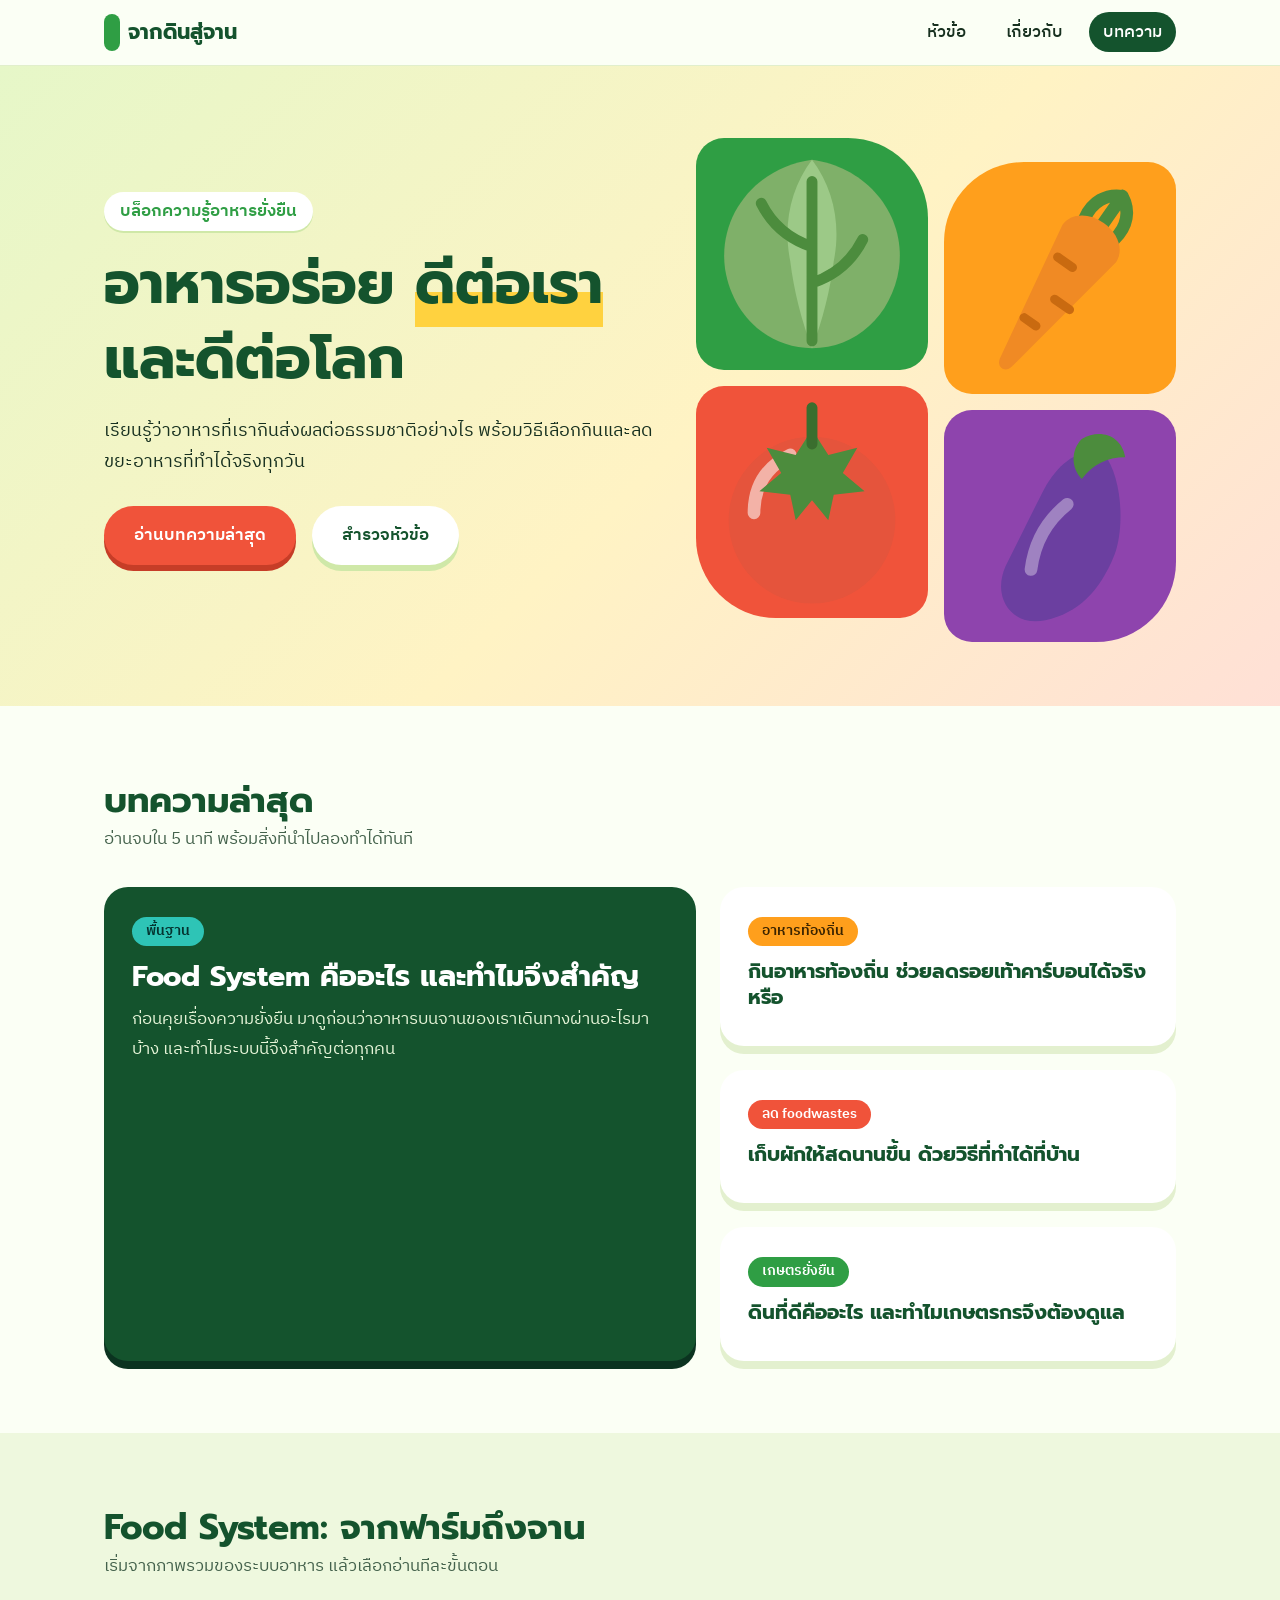
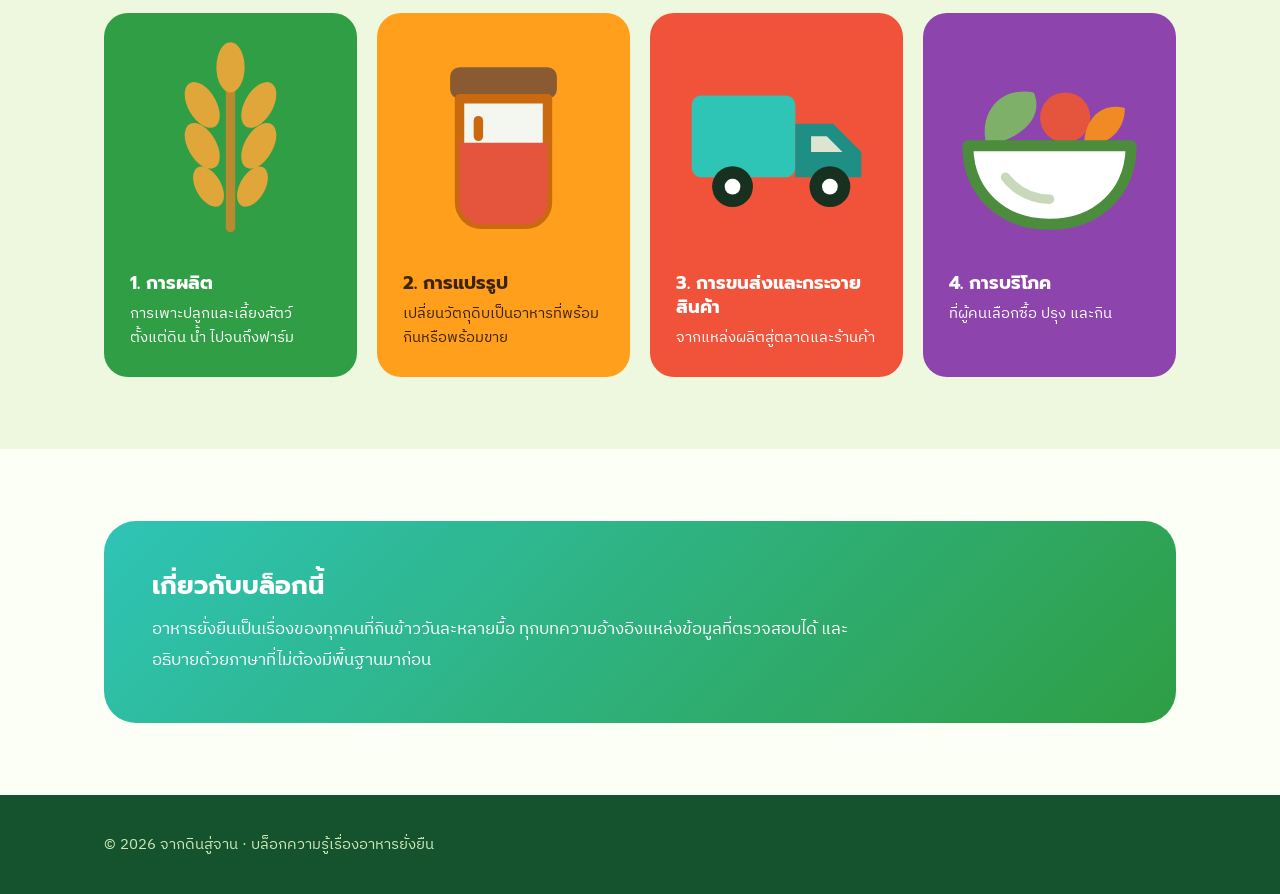
==== index.html @ e5832be6 "Update index.html" ====
<!DOCTYPE html>
<html lang="th">
<head>
<meta charset="utf-8">
<meta name="viewport" content="width=device-width, initial-scale=1">
<title>จากดินสู่จาน | บล็อกความรู้เรื่องอาหารยั่งยืน</title>
<meta name="description" content="บล็อกให้ความรู้เรื่องอาหารยั่งยืน ตั้งแต่การปลูก การกิน ไปจนถึงการลดขยะอาหาร">
<link rel="preconnect" href="https://fonts.googleapis.com">
<link rel="preconnect" href="https://fonts.gstatic.com" crossorigin>
<link href="https://fonts.googleapis.com/css2?family=IBM+Plex+Sans+Thai:wght@400;500;600&family=Prompt:wght@600;700&display=swap" rel="stylesheet">
<link rel="stylesheet" href="styles.css">
<link rel="stylesheet" href="illustrations.css">
</head>
<body>
<header class="site"><div class="in">
<a class="brand" href="index.html"><span><svg viewBox="0 0 32 32" role="img" aria-hidden="true"><path d="M16 28V15" stroke="#4C8C3D" stroke-width="3" stroke-linecap="round"/><path d="M16 17C16 10 11 6 4 6c0 7 4 11 12 11z" fill="#7FB069"/><path d="M16 14c0-6 4-9 11-9 0 6-4 9-11 9z" fill="#4C8C3D"/></svg></span>จากดินสู่จาน</a>
<nav aria-label="เมนูหลัก">
<a href="#topics">หัวข้อ</a>
<a href="#about">เกี่ยวกับ</a>
<a class="cta" href="#articles">บทความ</a>
</nav>
</div></header>
<main>
<div class="hero">
<div class="wrap">
<div>
<span class="pill">บล็อกความรู้อาหารยั่งยืน</span>
<h1>อาหารอร่อย <em>ดีต่อเรา</em> และดีต่อโลก</h1>
<p>เรียนรู้ว่าอาหารที่เรากินส่งผลต่อธรรมชาติอย่างไร พร้อมวิธีเลือกกินและลดขยะอาหารที่ทำได้จริงทุกวัน</p>
<a class="btn" href="#articles">อ่านบทความล่าสุด</a>
<a class="btn alt" href="#topics">สำรวจหัวข้อ</a>
</div>
<div class="tiles" aria-hidden="true">
<div class="tile"><svg viewBox="0 0 64 64" role="img" aria-hidden="true"><path d="M32 6C17 8 6 21 8 36c2 13 12 22 24 22s22-9 24-22C58 21 47 8 32 6z" fill="#7FB069"/><path d="M32 6C26 14 24 24 26 34c1 8 3 16 6 24 3-8 5-16 6-24 2-10 0-20-6-28z" fill="#9CC987"/><path d="M32 12v44M32 30c-6-2-11-6-14-12M32 40c6-2 11-6 14-12" stroke="#4C8C3D" stroke-width="3" fill="none" stroke-linecap="round"/></svg></div><div class="tile"><svg viewBox="0 0 64 64" role="img" aria-hidden="true"><g transform="rotate(35 32 34)"><path d="M32 4c-4 2-6 6-5 11M32 4c4 2 6 6 5 11M32 4v11" stroke="#4C8C3D" stroke-width="3.5" stroke-linecap="round" fill="none"/><path d="M23 20c0-4 4-7 9-7s9 3 9 7l-7 40c-.5 2.6-3.5 2.6-4 0z" fill="#F08A24"/><path d="M27 28h5M33 38h5M29 47h4" stroke="#C96A10" stroke-width="2.5" stroke-linecap="round"/></g></svg></div>
<div class="tile"><svg viewBox="0 0 64 64" role="img" aria-hidden="true"><circle cx="32" cy="37" r="23" fill="#E5543C"/><path d="M16 35c0-8 4-13 10-16" stroke="#fff" stroke-opacity=".55" stroke-width="3.5" fill="none" stroke-linecap="round"/><path d="M32 12l4.5 7 8-2-4 7 6 5-8.5 1-1.5 7-4.5-5.5-4.5 5.5-1.5-7-8.5-1 6-5-4-7 8 2z" fill="#4C8C3D"/><path d="M32 6v10" stroke="#3A6E2E" stroke-width="3" stroke-linecap="round"/></svg></div><div class="tile"><svg viewBox="0 0 64 64" role="img" aria-hidden="true"><path d="M44 12c-7-2-13 3-17 11L17 43c-4 9 2 17 11 15 9-2 15-8 19-18 3-8 2-22-3-28z" fill="#6B3FA0"/><path d="M24 44c1-8 5-14 10-18" stroke="#fff" stroke-opacity=".35" stroke-width="3.5" fill="none" stroke-linecap="round"/><path d="M38 8c5-3 11-1 12 5-5 0-9 2-12 6-3-3-3-8 0-11z" fill="#4C8C3D"/></svg></div>
</div>
</div>
</div>
<section id="articles">
<div class="wrap">
<div class="head"><h2>บทความล่าสุด</h2><p>อ่านจบใน 5 นาที พร้อมสิ่งที่นำไปลองทำได้ทันที</p></div>
<div class="posts">
<a class="card feature" href="food-systems.html">
<span class="tag t-sky">พื้นฐาน</span>
<h3>Food System คืออะไร และทำไมจึงสำคัญ</h3>
<p>ก่อนคุยเรื่องความยั่งยืน มาดูก่อนว่าอาหารบนจานของเราเดินทางผ่านอะไรมาบ้าง และทำไมระบบนี้จึงสำคัญต่อทุกคน</p>
</a>
<div class="stack">
<a class="card" href="article-1.html"><span class="tag t-carrot">อาหารท้องถิ่น</span><h3>กินอาหารท้องถิ่น ช่วยลดรอยเท้าคาร์บอนได้จริงหรือ</h3></a>
<a class="card" href="#"><span class="tag t-tomato">ลด foodwastes </span><h3>เก็บผักให้สดนานขึ้น ด้วยวิธีที่ทำได้ที่บ้าน</h3></a>
<a class="card" href="#"><span class="tag t-green">เกษตรยั่งยืน</span><h3>ดินที่ดีคืออะไร และทำไมเกษตรกรจึงต้องดูแล</h3></a>
</div>
</div>
</div>
</section>
<section class="topics" id="topics">
<div class="wrap">
<div class="head"><h2>Food System: จากฟาร์มถึงจาน</h2><p>เริ่มจากภาพรวมของระบบอาหาร แล้วเลือกอ่านทีละขั้นตอน</p></div>
<div class="grid4">
<a class="topic a" href="sustainable-agriculture.html"><span class="ic"><svg viewBox="0 0 64 64" role="img" aria-hidden="true"><path d="M32 60V16" stroke="#B98A2E" stroke-width="3" stroke-linecap="round"/><g fill="#E0A63A"><ellipse cx="32" cy="9" rx="4.5" ry="8"/><ellipse cx="23" cy="21" rx="4.5" ry="8" transform="rotate(-30 23 21)"/><ellipse cx="41" cy="21" rx="4.5" ry="8" transform="rotate(30 41 21)"/><ellipse cx="23" cy="34" rx="4.5" ry="8" transform="rotate(-30 23 34)"/><ellipse cx="41" cy="34" rx="4.5" ry="8" transform="rotate(30 41 34)"/><ellipse cx="25" cy="47" rx="4" ry="7" transform="rotate(-30 25 47)"/><ellipse cx="39" cy="47" rx="4" ry="7" transform="rotate(30 39 47)"/></g></svg></span><h3>1. การผลิต</h3><p>การเพาะปลูกและเลี้ยงสัตว์ ตั้งแต่ดิน น้ำ ไปจนถึงฟาร์ม</p></a>
<a class="topic b" href="sustainable-food-processing-short-th.html"><span class="ic"><svg viewBox="0 0 64 64" role="img" aria-hidden="true"><rect x="15" y="9" width="34" height="10" rx="3" fill="#8A5A33"/><path d="M18 19h28v33a7 7 0 0 1-7 7H25a7 7 0 0 1-7-7z" fill="#F4F7EF" stroke="#C96A10" stroke-width="3" stroke-linejoin="round"/><path d="M18 33h28v19a7 7 0 0 1-7 7H25a7 7 0 0 1-7-7z" fill="#E5543C"/><path d="M24 26v5" stroke="#C96A10" stroke-width="3" stroke-linecap="round"/></svg></span><h3>2. การแปรรูป</h3><p>เปลี่ยนวัตถุดิบเป็นอาหารที่พร้อมกินหรือพร้อมขาย</p></a>
<div class="topic c"><span class="ic"><svg viewBox="0 0 64 64" role="img" aria-hidden="true"><rect x="5" y="18" width="33" height="26" rx="3" fill="#2ec4b6"/><path d="M38 27h12l9 9v8H38z" fill="#1F8F86"/><path d="M43 31h5l5 5H43z" fill="#DCE5D2"/><circle cx="18" cy="47" r="6.5" fill="#17301f"/><circle cx="49" cy="47" r="6.5" fill="#17301f"/><circle cx="18" cy="47" r="2.5" fill="#fff"/><circle cx="49" cy="47" r="2.5" fill="#fff"/></svg></span><h3>3. การขนส่งและกระจายสินค้า</h3><p>จากแหล่งผลิตสู่ตลาดและร้านค้า</p></div>
<div class="topic d"><span class="ic"><svg viewBox="0 0 64 64" role="img" aria-hidden="true"><path d="M12 34c-3-11 5-19 15-17 3 7-2 14-15 17z" fill="#7FB069"/><circle cx="37" cy="25" r="8" fill="#E5543C"/><path d="M43 34c0-9 6-14 13-12 0 7-5 12-13 12z" fill="#F08A24"/><path d="M6 34h52c0 15-11 25-26 25S6 49 6 34z" fill="#fff" stroke="#4C8C3D" stroke-width="3.5" stroke-linejoin="round"/><path d="M18 44c4 5 9 7 14 7" stroke="#C9D8BA" stroke-width="3" fill="none" stroke-linecap="round"/></svg></span><h3>4. การบริโภค</h3><p>ที่ผู้คนเลือกซื้อ ปรุง และกิน</p></div>
</div>
</div>
</section>
<section class="about" id="about">
<div class="wrap"><div class="box">
<h2>เกี่ยวกับบล็อกนี้</h2>
<p>อาหารยั่งยืนเป็นเรื่องของทุกคนที่กินข้าววันละหลายมื้อ ทุกบทความอ้างอิงแหล่งข้อมูลที่ตรวจสอบได้ และอธิบายด้วยภาษาที่ไม่ต้องมีพื้นฐานมาก่อน</p>
</div></div>
</section>
</main>
<footer><div class="wrap">© 2026 จากดินสู่จาน · บล็อกความรู้เรื่องอาหารยั่งยืน</div></footer>
</body>
</html>
---- styles.css ----
:root{--green:#2f9e44;--deep:#14532d;--lime:#b7e35a;--tomato:#f0533a;--carrot:#ff9f1c;--sun:#ffd23f;--berry:#8e44ad;--sky:#2ec4b6;--ink:#17301f;--bg:#fbfff5;--soft:#eef8de}
*{box-sizing:border-box;margin:0}
html{scroll-behavior:smooth}
body{font-family:"IBM Plex Sans Thai",sans-serif;background:var(--bg);color:var(--ink);line-height:1.8;font-size:17px}
h1,h2,h3{font-family:"Prompt",sans-serif;font-weight:700;line-height:1.3;color:var(--deep)}
a{color:inherit}
:focus-visible{outline:3px solid var(--berry);outline-offset:3px}
.wrap{max-width:1120px;margin:0 auto;padding:0 24px}
header.site{position:sticky;top:0;z-index:10;background:rgba(251,255,245,.85);backdrop-filter:blur(10px);border-bottom:1px solid #e1efcc}
header.site .in{display:flex;justify-content:space-between;align-items:center;max-width:1120px;margin:0 auto;padding:14px 24px;gap:12px;flex-wrap:wrap}
.brand{font-family:"Prompt",sans-serif;font-weight:700;font-size:1.3rem;color:var(--deep);text-decoration:none}
.brand span{display:inline-block;background:var(--green);color:#fff;border-radius:10px;padding:0 8px;margin-right:8px}
nav a{margin-left:8px;text-decoration:none;font-weight:500;padding:6px 14px;border-radius:999px}
nav a:hover{background:var(--soft)}
nav a.cta{background:var(--deep);color:#fff}
.hero{background:linear-gradient(135deg,#e6f7c8 0%,#fff3c4 55%,#ffe0d6 100%);position:relative;overflow:hidden}
.hero .wrap{display:grid;grid-template-columns:1.15fr 1fr;gap:40px;align-items:center;padding-top:72px;padding-bottom:88px}
.pill{display:inline-block;background:#fff;border-radius:999px;padding:4px 16px;font-weight:600;color:var(--green);box-shadow:0 2px 0 #cfe8a8;margin-bottom:16px}
.hero h1{font-size:clamp(2.1rem,5vw,3.6rem)}
.hero h1 em{font-style:normal;background:linear-gradient(transparent 60%,var(--sun) 60%)}
.hero p{margin:18px 0 28px;font-size:1.1rem;max-width:32em}
.btn{display:inline-block;background:var(--tomato);color:#fff;padding:14px 30px;border-radius:999px;font-weight:600;text-decoration:none;box-shadow:0 6px 0 #c63d27;transition:transform .15s}
.btn:hover{transform:translateY(2px);box-shadow:0 4px 0 #c63d27}
.btn.alt{background:#fff;color:var(--deep);box-shadow:0 6px 0 #cfe8a8;margin-left:12px}
.tiles{display:grid;grid-template-columns:1fr 1fr;gap:16px}
.tile{border-radius:28px;aspect-ratio:1;display:grid;place-items:center;font-size:4.2rem}
.tile:nth-child(1){background:var(--green);border-radius:28px 80px 28px 28px}
.tile:nth-child(2){background:var(--carrot);border-radius:80px 28px 28px 28px;transform:translateY(24px)}
.tile:nth-child(3){background:var(--tomato);border-radius:28px 28px 28px 80px}
.tile:nth-child(4){background:var(--berry);border-radius:28px 28px 80px 28px;transform:translateY(24px)}
section{padding:72px 0}
.head{margin-bottom:32px}
.head h2{font-size:clamp(1.6rem,3vw,2.2rem)}
.head p{color:#44624c}
.posts{display:grid;grid-template-columns:1.3fr 1fr;gap:24px}
.card{background:#fff;border-radius:24px;padding:28px;box-shadow:0 8px 0 #e3f0cf;text-decoration:none;display:block;transition:transform .15s}
.card:hover{transform:translateY(-4px)}
.card h3{font-size:1.25rem;margin:12px 0 8px}
.card.feature{background:var(--deep);color:#e6f5d8;box-shadow:0 8px 0 #0b3320}
.card.feature h3{color:#fff;font-size:1.8rem}
.tag{display:inline-block;border-radius:999px;padding:2px 14px;font-size:.88rem;font-weight:600;color:#fff}
.t-green{background:var(--green)}.t-carrot{background:var(--carrot);color:#3b2400}.t-berry{background:var(--berry)}.t-tomato{background:var(--tomato)}.t-sky{background:var(--sky);color:#04332f}
.stack{display:grid;gap:24px}
.topics{background:var(--soft)}
.grid4{display:grid;grid-template-columns:repeat(4,1fr);gap:20px}
.topic{border-radius:24px;padding:26px;text-decoration:none;color:#fff}
.topic .ic{font-size:2.4rem;display:block;margin-bottom:8px}
.topic h3{color:inherit;font-size:1.15rem;margin-bottom:6px}
.topic p{font-size:.95rem;line-height:1.6}
.topic.a{background:var(--green)}.topic.b{background:var(--carrot);color:#3b2400}.topic.c{background:var(--tomato)}.topic.d{background:var(--berry)}
.about .box{background:linear-gradient(135deg,var(--sky),var(--green));border-radius:32px;padding:48px;color:#fff}
.about h2{color:#fff;margin-bottom:12px}
.about p{max-width:42em}
footer{background:var(--deep);color:#cfe8b8;padding:36px 0;font-size:.95rem}
article.read{max-width:720px;margin:0 auto;padding:48px 24px 80px}
article.read h1{font-size:clamp(1.8rem,4vw,2.6rem);margin:12px 0 24px}
article.read h2{font-size:1.4rem;margin:36px 0 8px;color:var(--green)}
article.read p{margin-bottom:16px}
article.read ul{margin:0 0 16px 1.4em}
@media(max-width:900px){.hero .wrap,.posts{grid-template-columns:1fr}.grid4{grid-template-columns:1fr 1fr}.tiles{max-width:360px}}
@media(max-width:520px){.grid4{grid-template-columns:1fr}.btn.alt{margin:14px 0 0}.about .box{padding:32px 24px}}
@media(prefers-reduced-motion:reduce){*{transition:none!important}html{scroll-behavior:auto}}
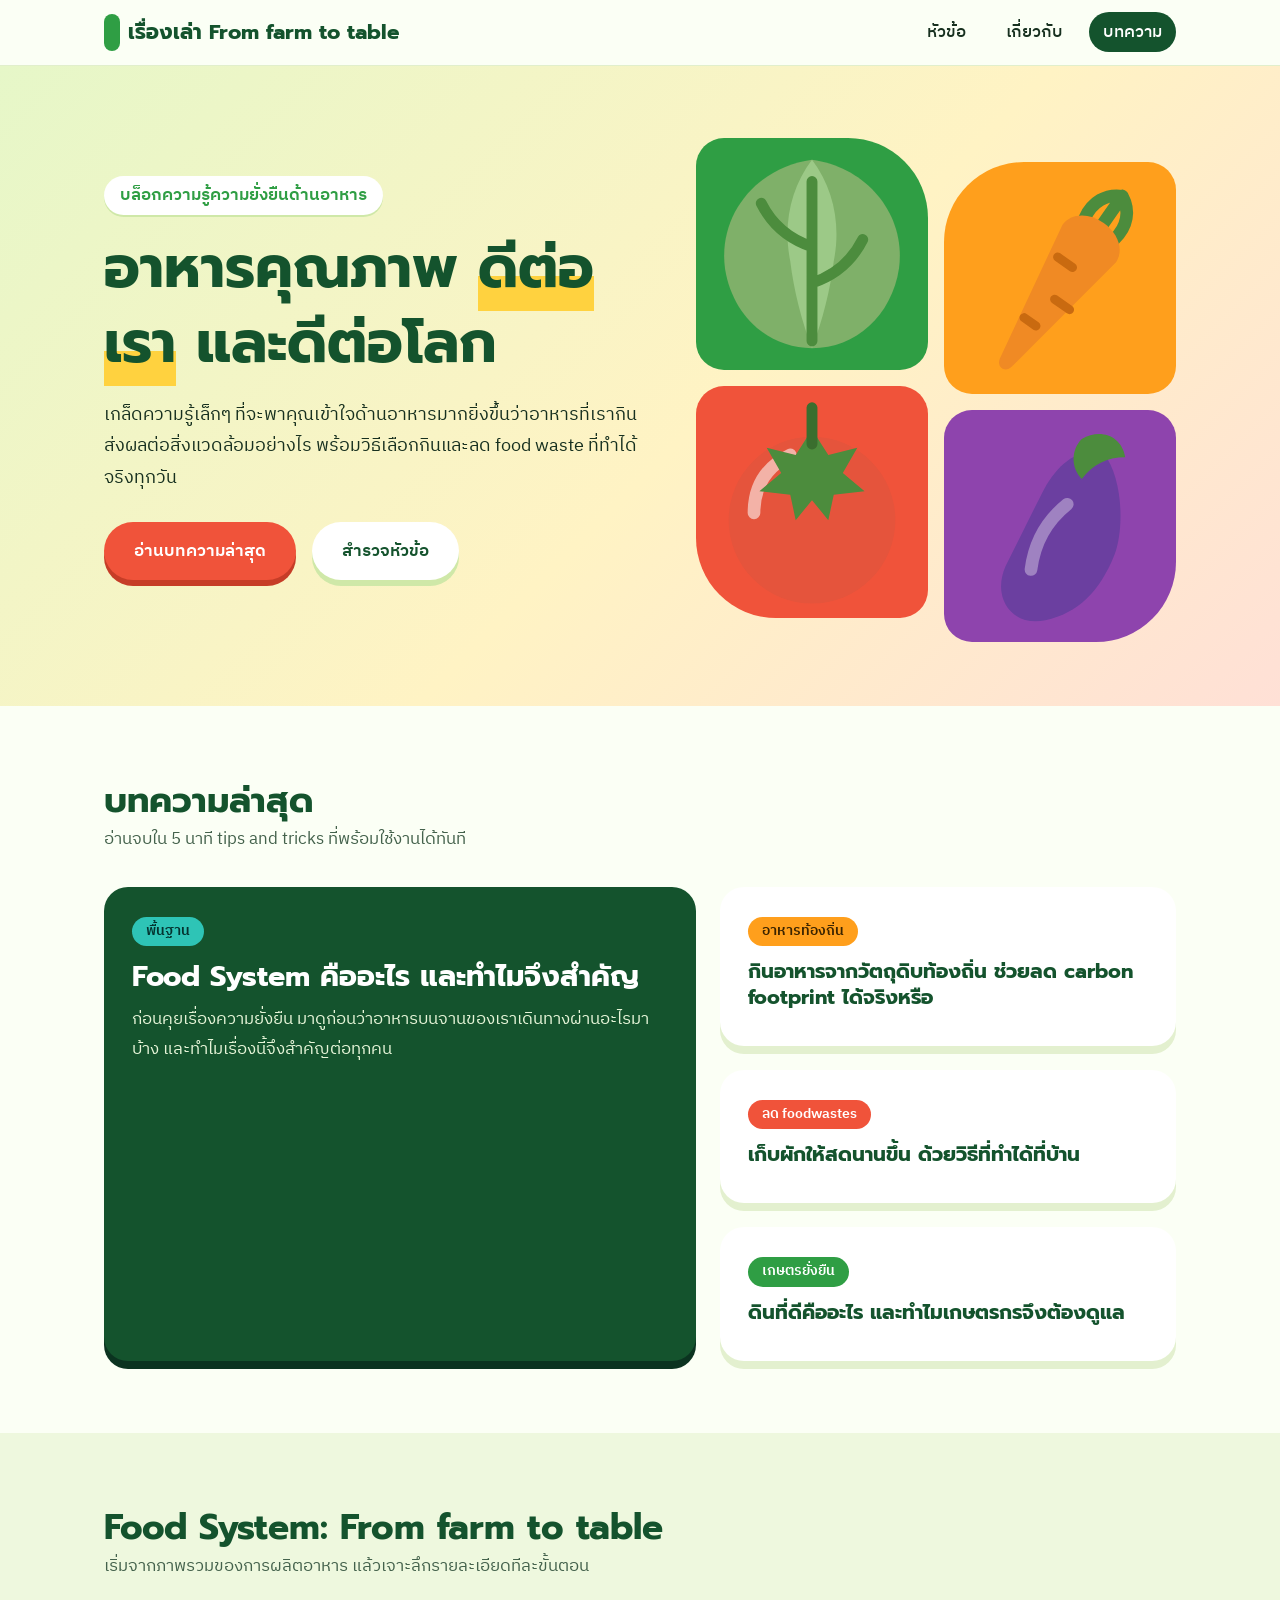
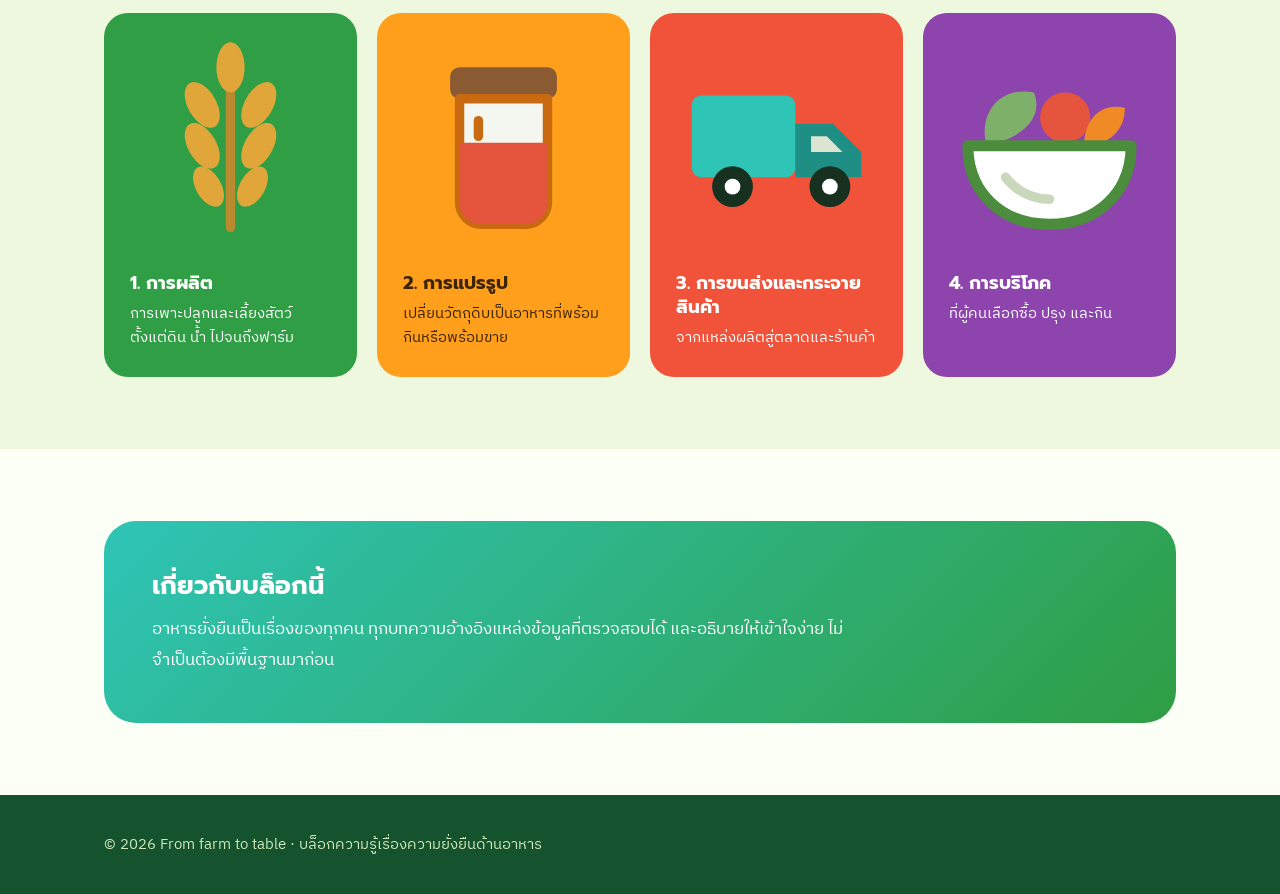
==== commit b37a6d54: "Update index.html" ====
--- a/index.html
+++ b/index.html
@@ -3,8 +3,8 @@
 <head>
 <meta charset="utf-8">
 <meta name="viewport" content="width=device-width, initial-scale=1">
-<title>จากดินสู่จาน | บล็อกความรู้เรื่องอาหารยั่งยืน</title>
-<meta name="description" content="บล็อกให้ความรู้เรื่องอาหารยั่งยืน ตั้งแต่การปลูก การกิน ไปจนถึงการลดขยะอาหาร">
+<title>เรื่องเล่า From farm to table | บล็อกความรู้เรื่องความยั่งยืนของอุตสาหกรรมอาหาร</title>
+<meta name="description" content="บล็อกให้ความรู้ด้านความยั่งยืนเกี่ยวกับอาหาร ตั้งแต่การปลูก การผลิต จนถึงการบริโภค">
 <link rel="preconnect" href="https://fonts.googleapis.com">
 <link rel="preconnect" href="https://fonts.gstatic.com" crossorigin>
 <link href="https://fonts.googleapis.com/css2?family=IBM+Plex+Sans+Thai:wght@400;500;600&family=Prompt:wght@600;700&display=swap" rel="stylesheet">
@@ -13,7 +13,7 @@
 </head>
 <body>
 <header class="site"><div class="in">
-<a class="brand" href="index.html"><span><svg viewBox="0 0 32 32" role="img" aria-hidden="true"><path d="M16 28V15" stroke="#4C8C3D" stroke-width="3" stroke-linecap="round"/><path d="M16 17C16 10 11 6 4 6c0 7 4 11 12 11z" fill="#7FB069"/><path d="M16 14c0-6 4-9 11-9 0 6-4 9-11 9z" fill="#4C8C3D"/></svg></span>จากดินสู่จาน</a>
+<a class="brand" href="index.html"><span><svg viewBox="0 0 32 32" role="img" aria-hidden="true"><path d="M16 28V15" stroke="#4C8C3D" stroke-width="3" stroke-linecap="round"/><path d="M16 17C16 10 11 6 4 6c0 7 4 11 12 11z" fill="#7FB069"/><path d="M16 14c0-6 4-9 11-9 0 6-4 9-11 9z" fill="#4C8C3D"/></svg></span>เรื่องเล่า From farm to table</a>
 <nav aria-label="เมนูหลัก">
 <a href="#topics">หัวข้อ</a>
 <a href="#about">เกี่ยวกับ</a>
@@ -24,9 +24,9 @@
 <div class="hero">
 <div class="wrap">
 <div>
-<span class="pill">บล็อกความรู้อาหารยั่งยืน</span>
-<h1>อาหารอร่อย <em>ดีต่อเรา</em> และดีต่อโลก</h1>
-<p>เรียนรู้ว่าอาหารที่เรากินส่งผลต่อธรรมชาติอย่างไร พร้อมวิธีเลือกกินและลดขยะอาหารที่ทำได้จริงทุกวัน</p>
+<span class="pill">บล็อกความรู้ความยั่งยืนด้านอาหาร</span>
+<h1>อาหารคุณภาพ <em>ดีต่อเรา</em> และดีต่อโลก</h1>
+<p>เกล็ดความรู้เล็กๆ ที่จะพาคุณเข้าใจด้านอาหารมากยิ่งขึ้นว่าอาหารที่เรากินส่งผลต่อสิ่งแวดล้อมอย่างไร พร้อมวิธีเลือกกินและลด food waste ที่ทำได้จริงทุกวัน</p>
 <a class="btn" href="#articles">อ่านบทความล่าสุด</a>
 <a class="btn alt" href="#topics">สำรวจหัวข้อ</a>
 </div>
@@ -38,15 +38,15 @@
 </div>
 <section id="articles">
 <div class="wrap">
-<div class="head"><h2>บทความล่าสุด</h2><p>อ่านจบใน 5 นาที พร้อมสิ่งที่นำไปลองทำได้ทันที</p></div>
+<div class="head"><h2>บทความล่าสุด</h2><p>อ่านจบใน 5 นาที tips and tricks ที่พร้อมใช้งานได้ทันที</p></div>
 <div class="posts">
 <a class="card feature" href="food-systems.html">
 <span class="tag t-sky">พื้นฐาน</span>
 <h3>Food System คืออะไร และทำไมจึงสำคัญ</h3>
-<p>ก่อนคุยเรื่องความยั่งยืน มาดูก่อนว่าอาหารบนจานของเราเดินทางผ่านอะไรมาบ้าง และทำไมระบบนี้จึงสำคัญต่อทุกคน</p>
+<p>ก่อนคุยเรื่องความยั่งยืน มาดูก่อนว่าอาหารบนจานของเราเดินทางผ่านอะไรมาบ้าง และทำไมเรื่องนี้จึงสำคัญต่อทุกคน</p>
 </a>
 <div class="stack">
-<a class="card" href="article-1.html"><span class="tag t-carrot">อาหารท้องถิ่น</span><h3>กินอาหารท้องถิ่น ช่วยลดรอยเท้าคาร์บอนได้จริงหรือ</h3></a>
+<a class="card" href="article-1.html"><span class="tag t-carrot">อาหารท้องถิ่น</span><h3>กินอาหารจากวัตถุดิบท้องถิ่น ช่วยลด carbon footprint ได้จริงหรือ</h3></a>
 <a class="card" href="#"><span class="tag t-tomato">ลด foodwastes </span><h3>เก็บผักให้สดนานขึ้น ด้วยวิธีที่ทำได้ที่บ้าน</h3></a>
 <a class="card" href="#"><span class="tag t-green">เกษตรยั่งยืน</span><h3>ดินที่ดีคืออะไร และทำไมเกษตรกรจึงต้องดูแล</h3></a>
 </div>
@@ -55,22 +55,22 @@
 </section>
 <section class="topics" id="topics">
 <div class="wrap">
-<div class="head"><h2>Food System: จากฟาร์มถึงจาน</h2><p>เริ่มจากภาพรวมของระบบอาหาร แล้วเลือกอ่านทีละขั้นตอน</p></div>
+<div class="head"><h2>Food System: From farm to table </h2><p>เริ่มจากภาพรวมของการผลิตอาหาร แล้วเจาะลึกรายละเอียดทีละขั้นตอน</p></div>
 <div class="grid4">
 <a class="topic a" href="sustainable-agriculture.html"><span class="ic"><svg viewBox="0 0 64 64" role="img" aria-hidden="true"><path d="M32 60V16" stroke="#B98A2E" stroke-width="3" stroke-linecap="round"/><g fill="#E0A63A"><ellipse cx="32" cy="9" rx="4.5" ry="8"/><ellipse cx="23" cy="21" rx="4.5" ry="8" transform="rotate(-30 23 21)"/><ellipse cx="41" cy="21" rx="4.5" ry="8" transform="rotate(30 41 21)"/><ellipse cx="23" cy="34" rx="4.5" ry="8" transform="rotate(-30 23 34)"/><ellipse cx="41" cy="34" rx="4.5" ry="8" transform="rotate(30 41 34)"/><ellipse cx="25" cy="47" rx="4" ry="7" transform="rotate(-30 25 47)"/><ellipse cx="39" cy="47" rx="4" ry="7" transform="rotate(30 39 47)"/></g></svg></span><h3>1. การผลิต</h3><p>การเพาะปลูกและเลี้ยงสัตว์ ตั้งแต่ดิน น้ำ ไปจนถึงฟาร์ม</p></a>
-<a class="topic b" href="sustainable-food-processing-short-th.html"><span class="ic"><svg viewBox="0 0 64 64" role="img" aria-hidden="true"><rect x="15" y="9" width="34" height="10" rx="3" fill="#8A5A33"/><path d="M18 19h28v33a7 7 0 0 1-7 7H25a7 7 0 0 1-7-7z" fill="#F4F7EF" stroke="#C96A10" stroke-width="3" stroke-linejoin="round"/><path d="M18 33h28v19a7 7 0 0 1-7 7H25a7 7 0 0 1-7-7z" fill="#E5543C"/><path d="M24 26v5" stroke="#C96A10" stroke-width="3" stroke-linecap="round"/></svg></span><h3>2. การแปรรูป</h3><p>เปลี่ยนวัตถุดิบเป็นอาหารที่พร้อมกินหรือพร้อมขาย</p></a>
-<div class="topic c"><span class="ic"><svg viewBox="0 0 64 64" role="img" aria-hidden="true"><rect x="5" y="18" width="33" height="26" rx="3" fill="#2ec4b6"/><path d="M38 27h12l9 9v8H38z" fill="#1F8F86"/><path d="M43 31h5l5 5H43z" fill="#DCE5D2"/><circle cx="18" cy="47" r="6.5" fill="#17301f"/><circle cx="49" cy="47" r="6.5" fill="#17301f"/><circle cx="18" cy="47" r="2.5" fill="#fff"/><circle cx="49" cy="47" r="2.5" fill="#fff"/></svg></span><h3>3. การขนส่งและกระจายสินค้า</h3><p>จากแหล่งผลิตสู่ตลาดและร้านค้า</p></div>
-<div class="topic d"><span class="ic"><svg viewBox="0 0 64 64" role="img" aria-hidden="true"><path d="M12 34c-3-11 5-19 15-17 3 7-2 14-15 17z" fill="#7FB069"/><circle cx="37" cy="25" r="8" fill="#E5543C"/><path d="M43 34c0-9 6-14 13-12 0 7-5 12-13 12z" fill="#F08A24"/><path d="M6 34h52c0 15-11 25-26 25S6 49 6 34z" fill="#fff" stroke="#4C8C3D" stroke-width="3.5" stroke-linejoin="round"/><path d="M18 44c4 5 9 7 14 7" stroke="#C9D8BA" stroke-width="3" fill="none" stroke-linecap="round"/></svg></span><h3>4. การบริโภค</h3><p>ที่ผู้คนเลือกซื้อ ปรุง และกิน</p></div>
+<a class="topic b" href="food-processing-article.html"><span class="ic"><svg viewBox="0 0 64 64" role="img" aria-hidden="true"><rect x="15" y="9" width="34" height="10" rx="3" fill="#8A5A33"/><path d="M18 19h28v33a7 7 0 0 1-7 7H25a7 7 0 0 1-7-7z" fill="#F4F7EF" stroke="#C96A10" stroke-width="3" stroke-linejoin="round"/><path d="M18 33h28v19a7 7 0 0 1-7 7H25a7 7 0 0 1-7-7z" fill="#E5543C"/><path d="M24 26v5" stroke="#C96A10" stroke-width="3" stroke-linecap="round"/></svg></span><h3>2. การแปรรูป</h3><p>เปลี่ยนวัตถุดิบเป็นอาหารที่พร้อมกินหรือพร้อมขาย</p></a>
+<a class="topic c" href="sustainable-logistics.html"><span class="ic"><svg viewBox="0 0 64 64" role="img" aria-hidden="true"><rect x="5" y="18" width="33" height="26" rx="3" fill="#2ec4b6"/><path d="M38 27h12l9 9v8H38z" fill="#1F8F86"/><path d="M43 31h5l5 5H43z" fill="#DCE5D2"/><circle cx="18" cy="47" r="6.5" fill="#17301f"/><circle cx="49" cy="47" r="6.5" fill="#17301f"/><circle cx="18" cy="47" r="2.5" fill="#fff"/><circle cx="49" cy="47" r="2.5" fill="#fff"/></svg></span><h3>3. การขนส่งและกระจายสินค้า</h3><p>จากแหล่งผลิตสู่ตลาดและร้านค้า</p></a>
+<a class="topic d" href="eating-sustainably.html"><span class="ic"><svg viewBox="0 0 64 64" role="img" aria-hidden="true"><path d="M12 34c-3-11 5-19 15-17 3 7-2 14-15 17z" fill="#7FB069"/><circle cx="37" cy="25" r="8" fill="#E5543C"/><path d="M43 34c0-9 6-14 13-12 0 7-5 12-13 12z" fill="#F08A24"/><path d="M6 34h52c0 15-11 25-26 25S6 49 6 34z" fill="#fff" stroke="#4C8C3D" stroke-width="3.5" stroke-linejoin="round"/><path d="M18 44c4 5 9 7 14 7" stroke="#C9D8BA" stroke-width="3" fill="none" stroke-linecap="round"/></svg></span><h3>4. การบริโภค</h3><p>ที่ผู้คนเลือกซื้อ ปรุง และกิน</p></a>
 </div>
 </div>
 </section>
 <section class="about" id="about">
 <div class="wrap"><div class="box">
 <h2>เกี่ยวกับบล็อกนี้</h2>
-<p>อาหารยั่งยืนเป็นเรื่องของทุกคนที่กินข้าววันละหลายมื้อ ทุกบทความอ้างอิงแหล่งข้อมูลที่ตรวจสอบได้ และอธิบายด้วยภาษาที่ไม่ต้องมีพื้นฐานมาก่อน</p>
+<p>อาหารยั่งยืนเป็นเรื่องของทุกคน ทุกบทความอ้างอิงแหล่งข้อมูลที่ตรวจสอบได้ และอธิบายให้เข้าใจง่าย ไม่จำเป็นต้องมีพื้นฐานมาก่อน</p>
 </div></div>
 </section>
 </main>
-<footer><div class="wrap">© 2026 จากดินสู่จาน · บล็อกความรู้เรื่องอาหารยั่งยืน</div></footer>
+<footer><div class="wrap">© 2026 From farm to table · บล็อกความรู้เรื่องความยั่งยืนด้านอาหาร</div></footer>
 </body>
 </html>
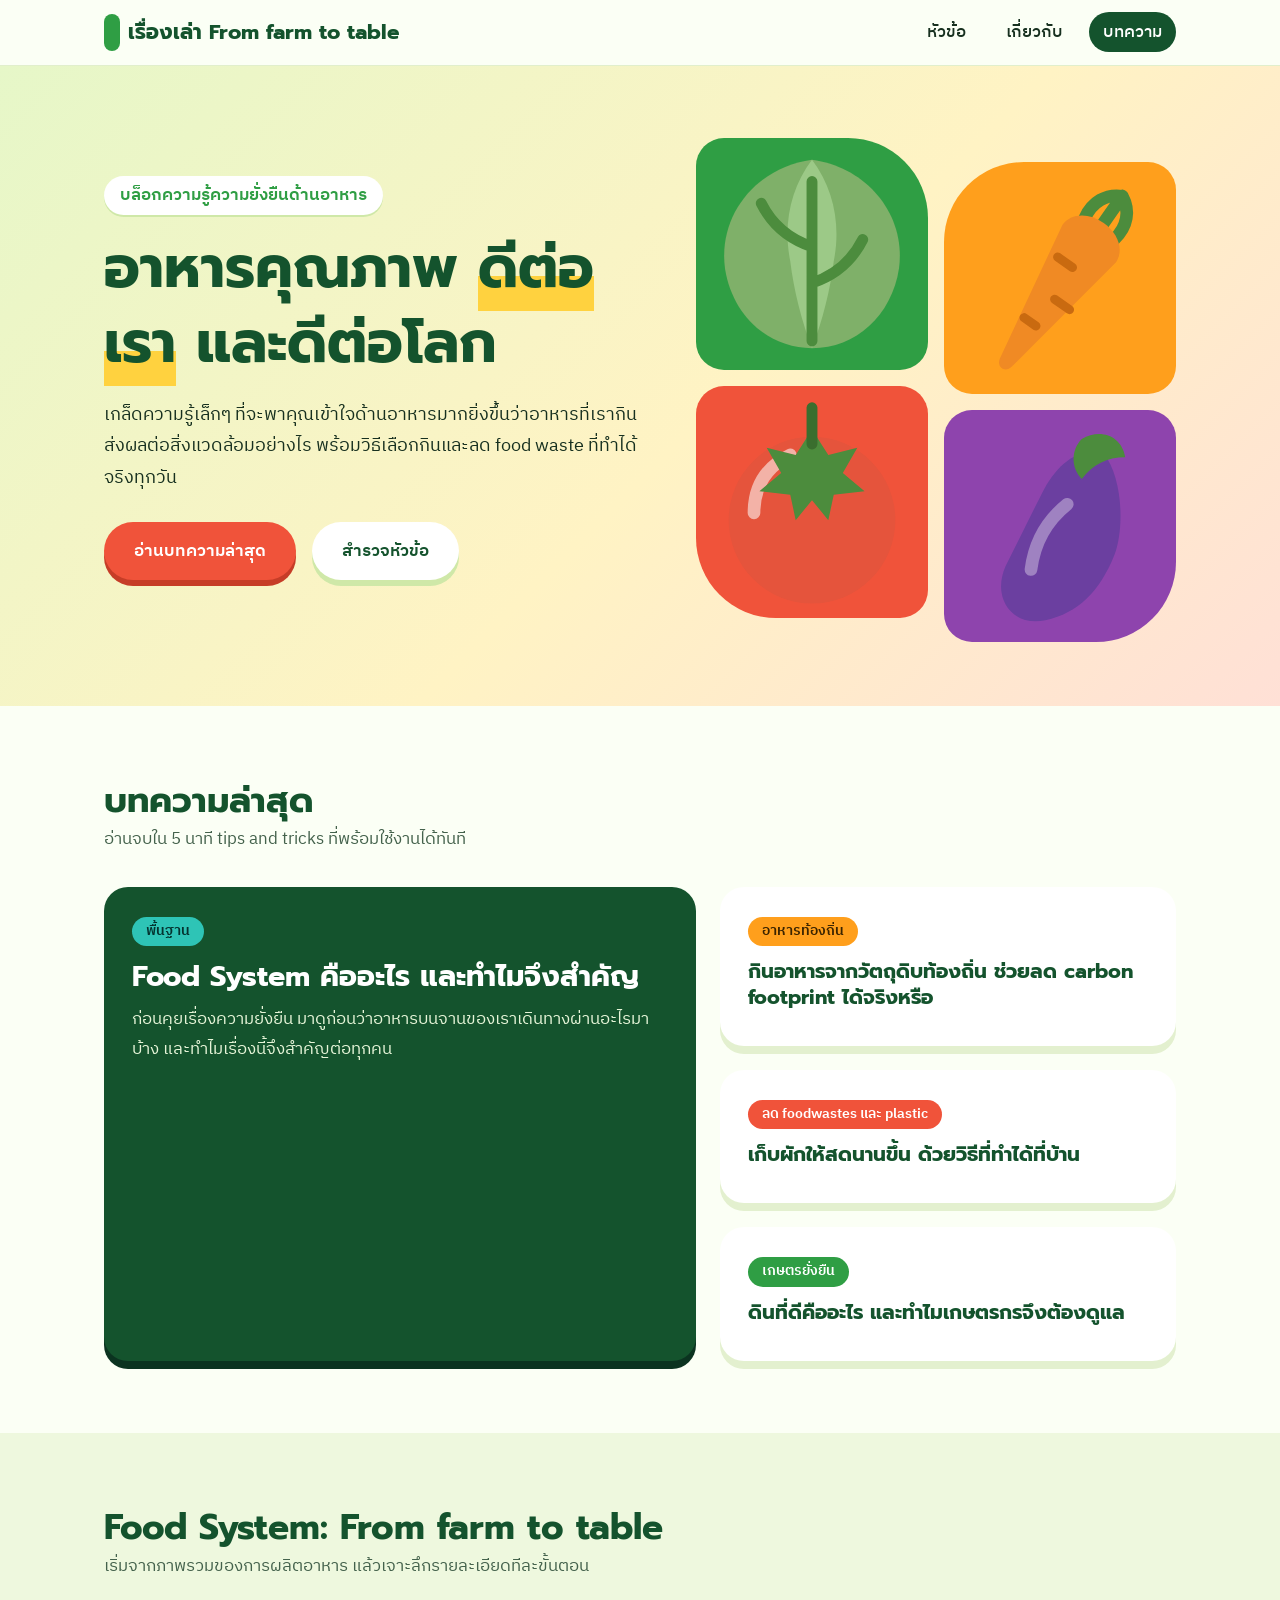
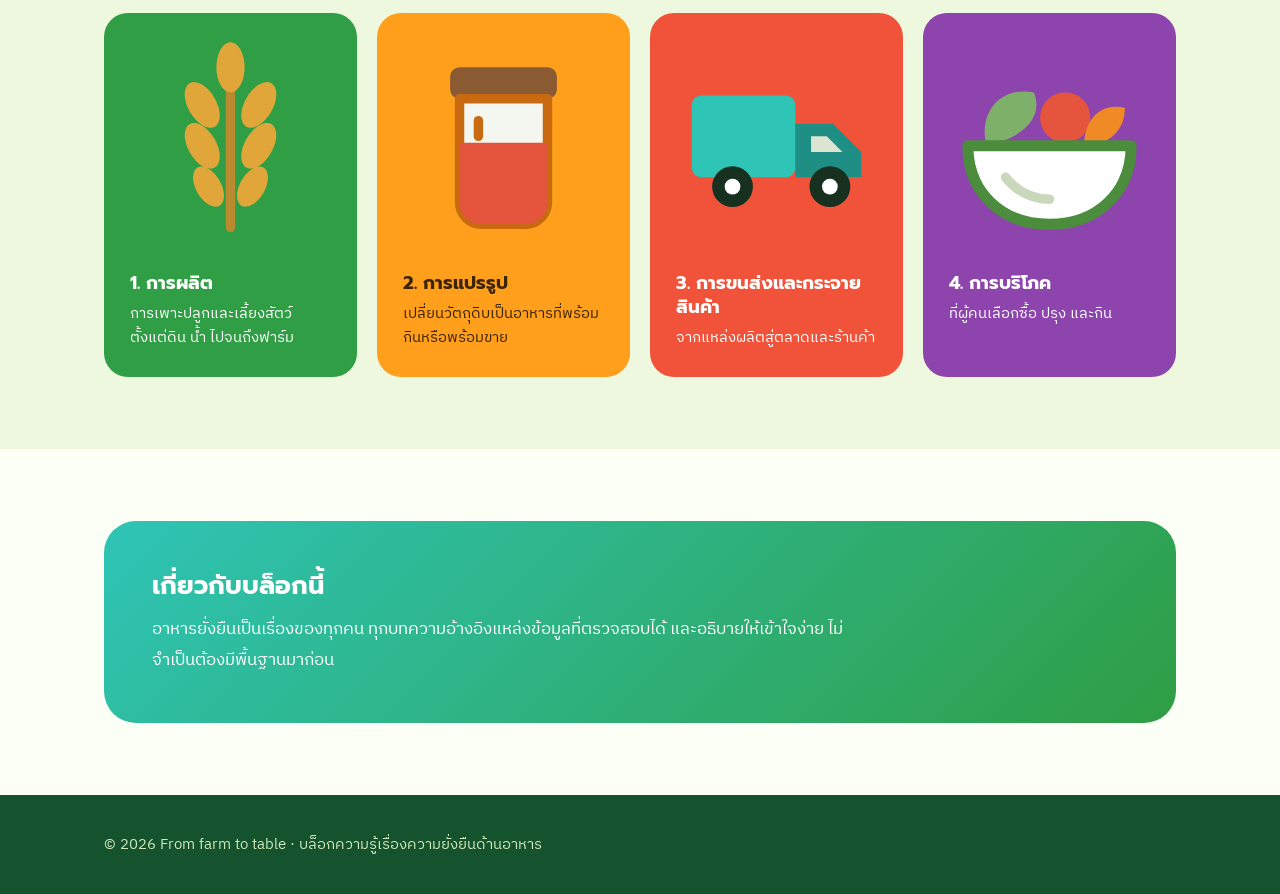
==== commit 82bbde57: "Update index.html" ====
--- a/index.html
+++ b/index.html
@@ -47,7 +47,7 @@
 </a>
 <div class="stack">
 <a class="card" href="article-1.html"><span class="tag t-carrot">อาหารท้องถิ่น</span><h3>กินอาหารจากวัตถุดิบท้องถิ่น ช่วยลด carbon footprint ได้จริงหรือ</h3></a>
-<a class="card" href="#"><span class="tag t-tomato">ลด foodwastes </span><h3>เก็บผักให้สดนานขึ้น ด้วยวิธีที่ทำได้ที่บ้าน</h3></a>
+<a class="card" href="plastic-and-food-waste.html"><span class="tag t-tomato">ลด foodwastes และ plastic </span><h3>เก็บผักให้สดนานขึ้น ด้วยวิธีที่ทำได้ที่บ้าน</h3></a>
 <a class="card" href="#"><span class="tag t-green">เกษตรยั่งยืน</span><h3>ดินที่ดีคืออะไร และทำไมเกษตรกรจึงต้องดูแล</h3></a>
 </div>
 </div>
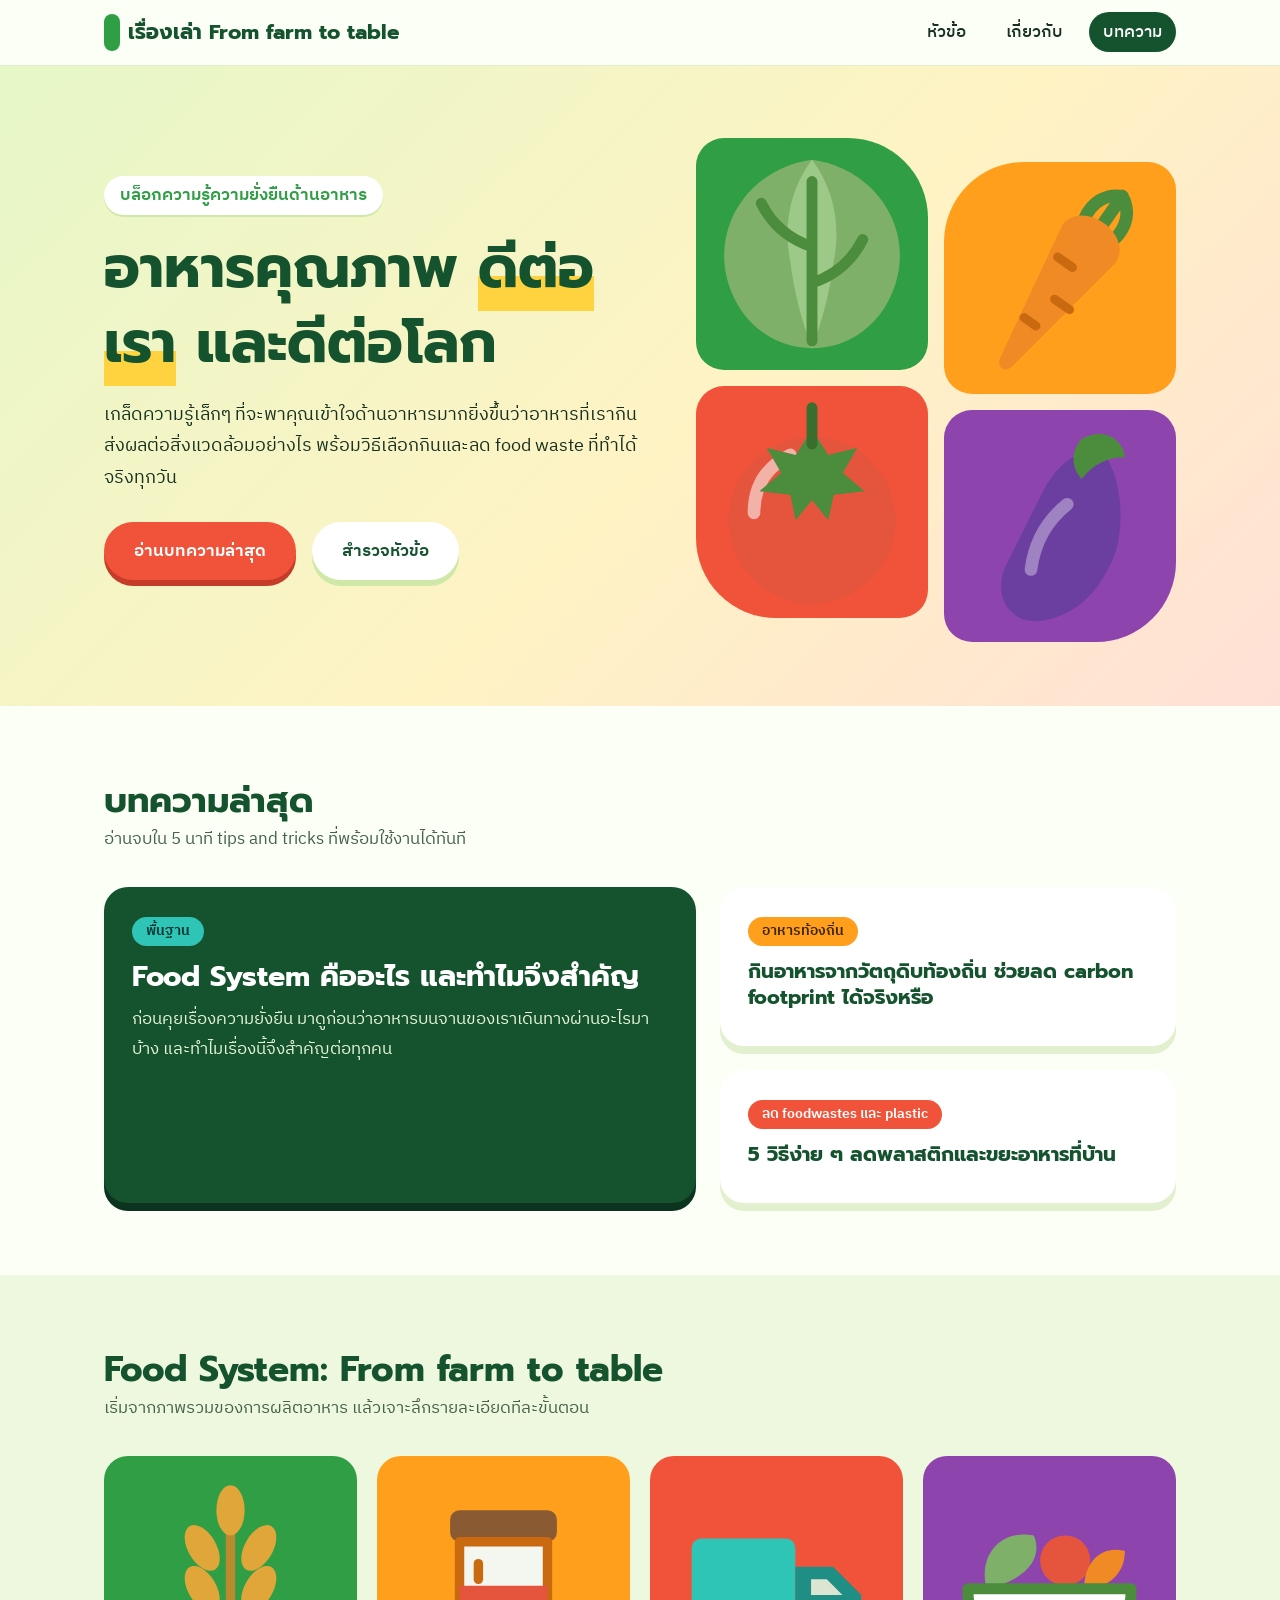
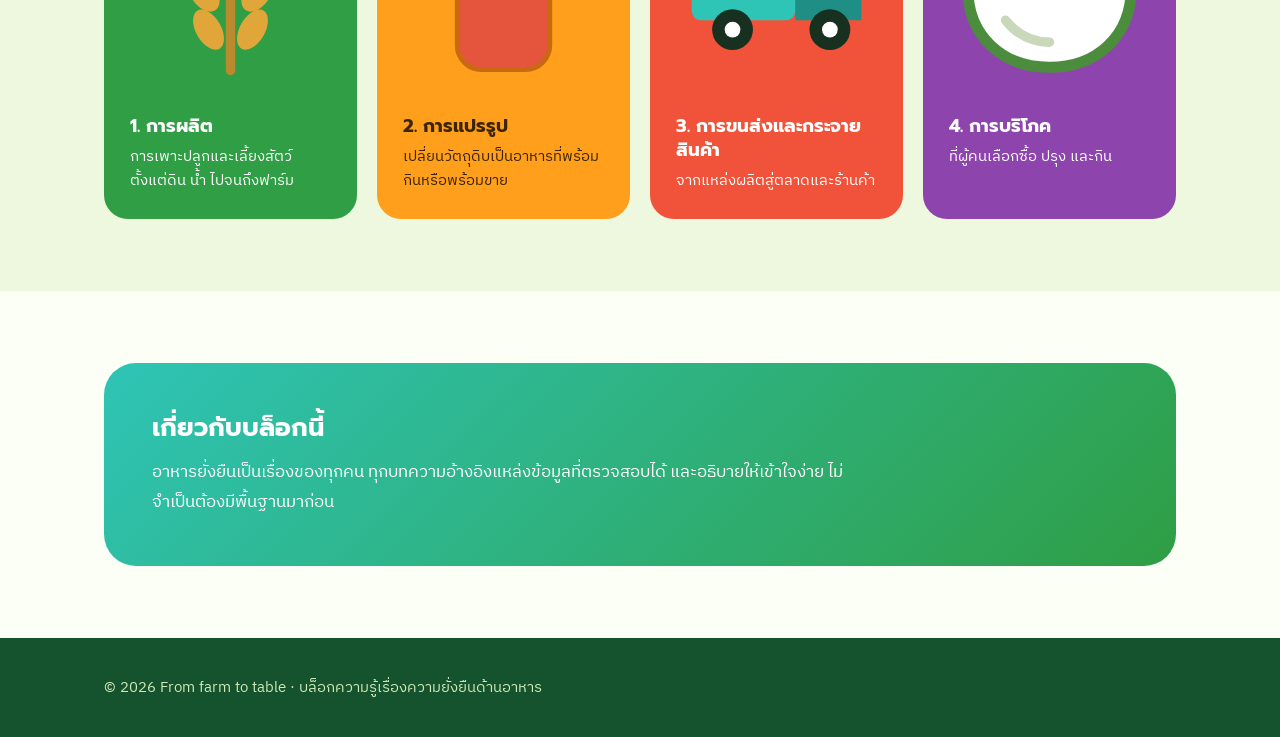
==== commit 5aea48b3: "Update index.html" ====
--- a/index.html
+++ b/index.html
@@ -47,8 +47,7 @@
 </a>
 <div class="stack">
 <a class="card" href="article-1.html"><span class="tag t-carrot">อาหารท้องถิ่น</span><h3>กินอาหารจากวัตถุดิบท้องถิ่น ช่วยลด carbon footprint ได้จริงหรือ</h3></a>
-<a class="card" href="plastic-and-food-waste.html"><span class="tag t-tomato">ลด foodwastes และ plastic </span><h3>เก็บผักให้สดนานขึ้น ด้วยวิธีที่ทำได้ที่บ้าน</h3></a>
-<a class="card" href="#"><span class="tag t-green">เกษตรยั่งยืน</span><h3>ดินที่ดีคืออะไร และทำไมเกษตรกรจึงต้องดูแล</h3></a>
+<a class="card" href="plastic-and-food-waste.html"><span class="tag t-tomato">ลด foodwastes และ plastic </span><h3>5 วิธีง่าย ๆ ลดพลาสติกและขยะอาหารที่บ้าน </h3></a>
 </div>
 </div>
 </div>
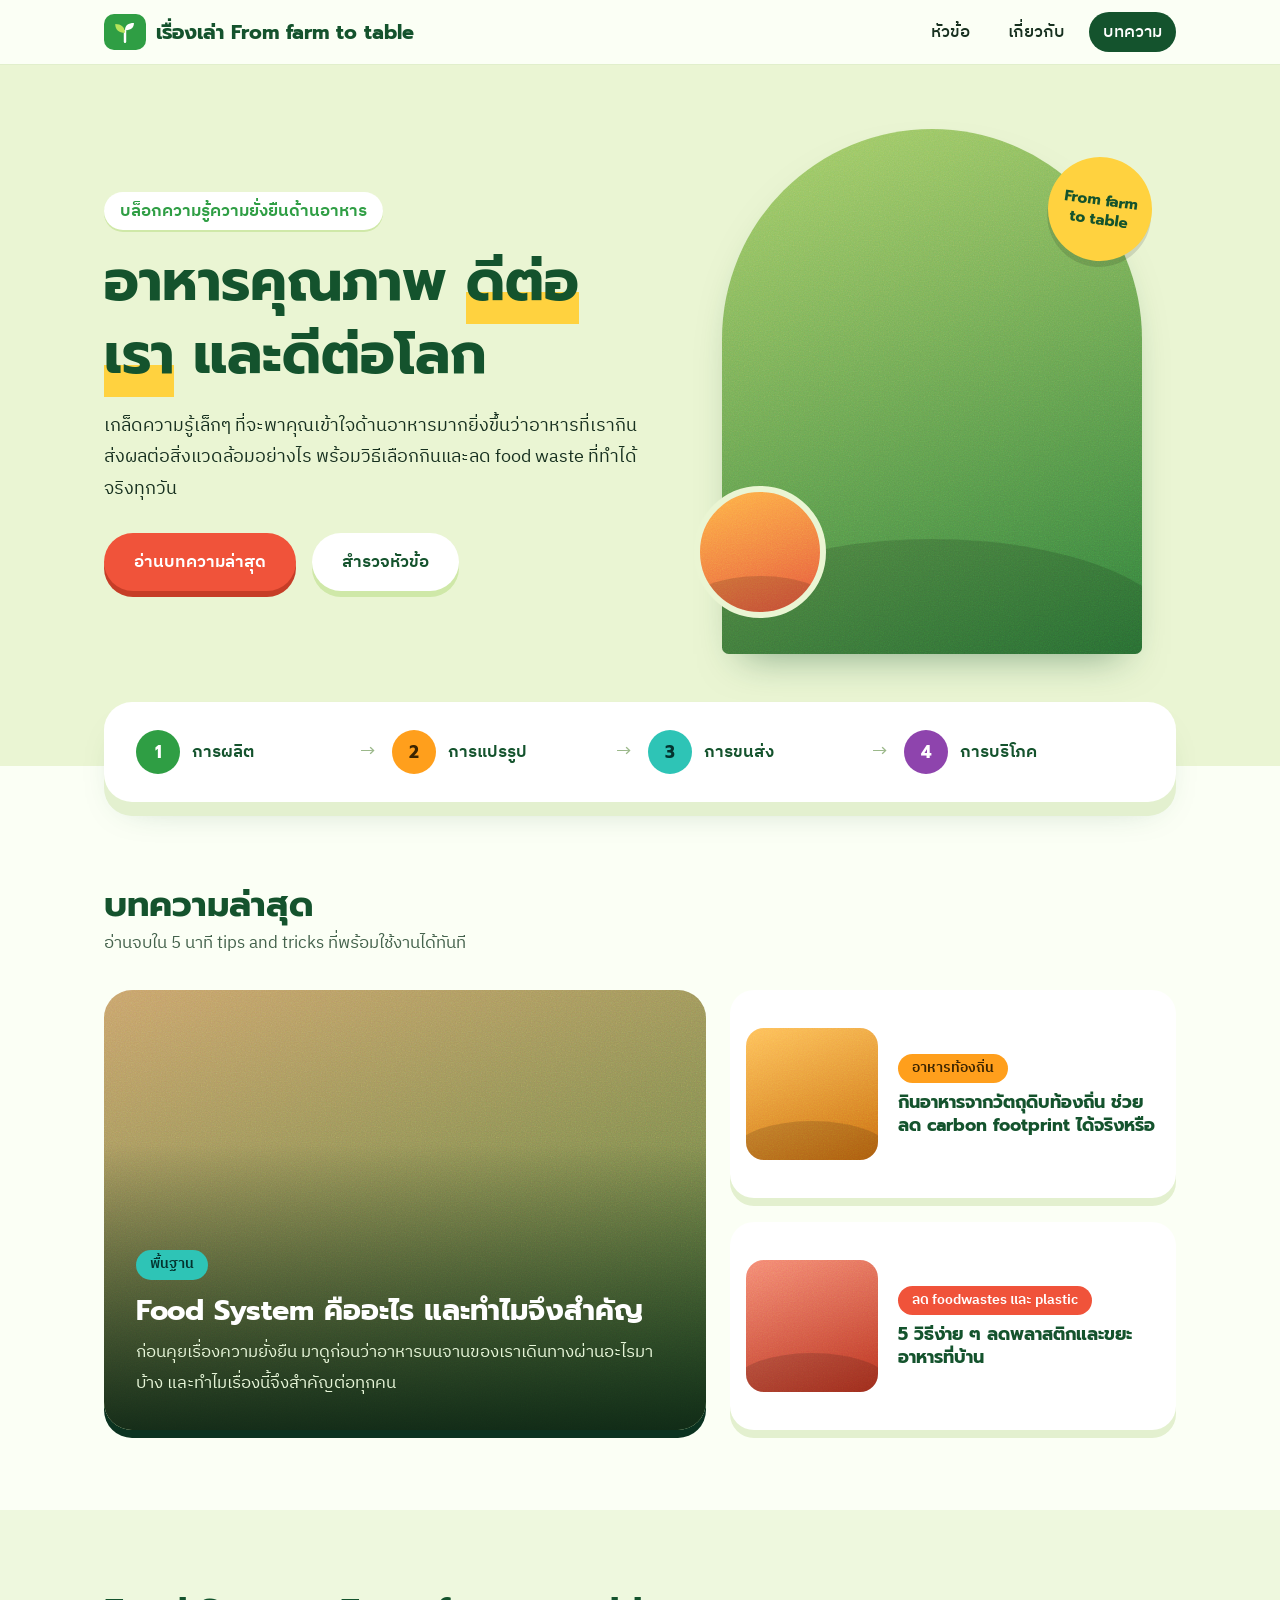
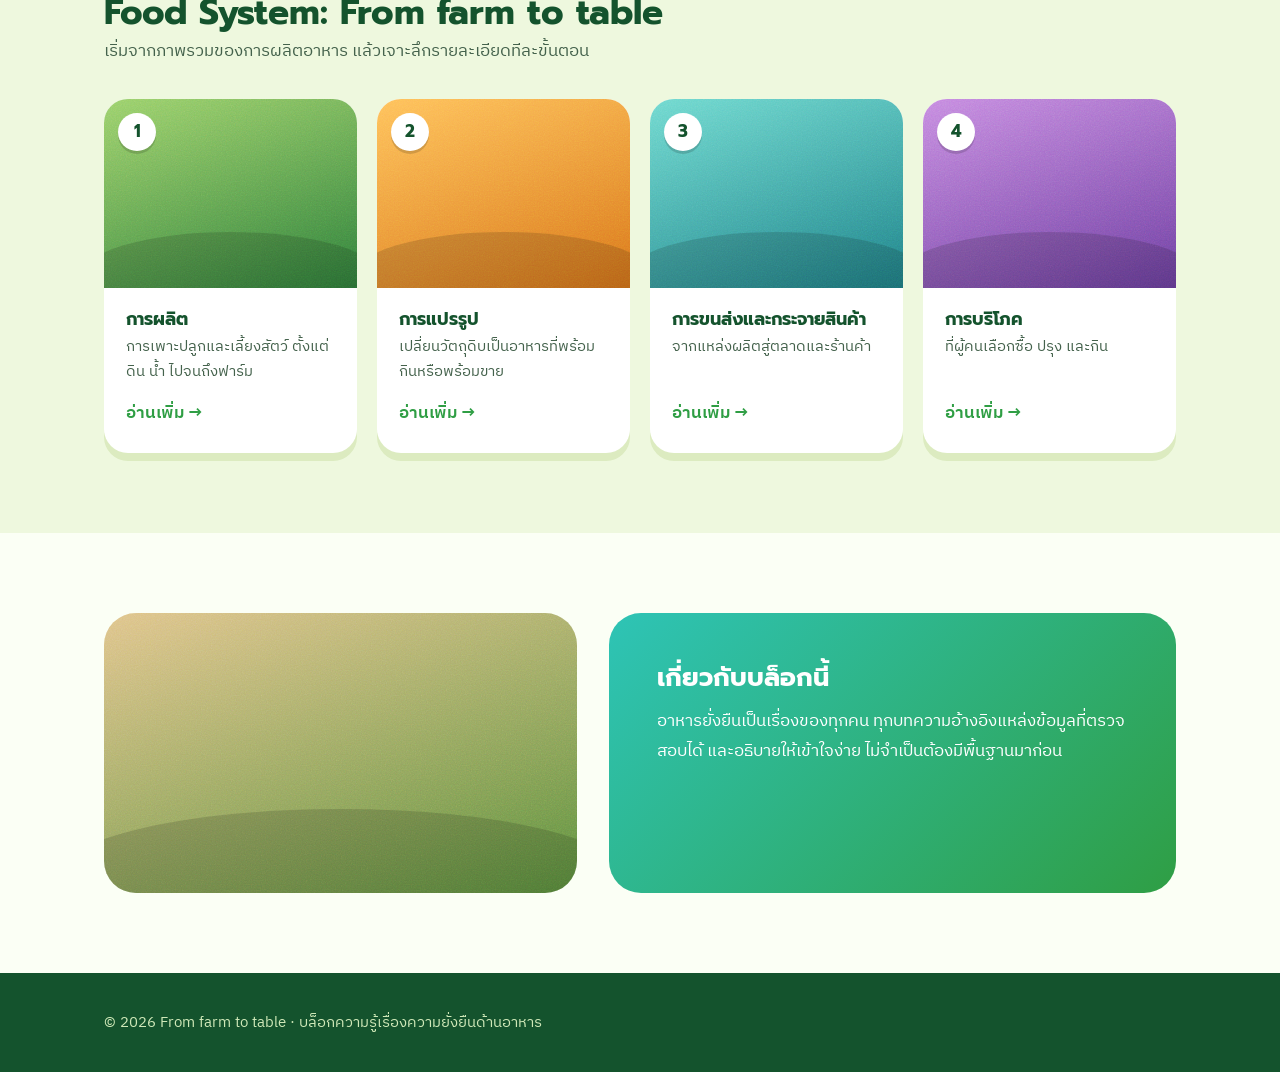
==== commit adebad3d: "Add files via upload" ====
--- a/index.html
+++ b/index.html
@@ -9,7 +9,6 @@
 <link rel="preconnect" href="https://fonts.gstatic.com" crossorigin>
 <link href="https://fonts.googleapis.com/css2?family=IBM+Plex+Sans+Thai:wght@400;500;600&family=Prompt:wght@600;700&display=swap" rel="stylesheet">
 <link rel="stylesheet" href="styles.css">
-<link rel="stylesheet" href="illustrations.css">
 </head>
 <body>
 <header class="site"><div class="in">
@@ -21,52 +20,68 @@
 </nav>
 </div></header>
 <main>
-<div class="hero">
-<div class="wrap">
+<div class="hero"><div class="wrap">
 <div>
 <span class="pill">บล็อกความรู้ความยั่งยืนด้านอาหาร</span>
 <h1>อาหารคุณภาพ <em>ดีต่อเรา</em> และดีต่อโลก</h1>
-<p>เกล็ดความรู้เล็กๆ ที่จะพาคุณเข้าใจด้านอาหารมากยิ่งขึ้นว่าอาหารที่เรากินส่งผลต่อสิ่งแวดล้อมอย่างไร พร้อมวิธีเลือกกินและลด food waste ที่ทำได้จริงทุกวัน</p>
+<p class="lead">เกล็ดความรู้เล็กๆ ที่จะพาคุณเข้าใจด้านอาหารมากยิ่งขึ้นว่าอาหารที่เรากินส่งผลต่อสิ่งแวดล้อมอย่างไร พร้อมวิธีเลือกกินและลด food waste ที่ทำได้จริงทุกวัน</p>
 <a class="btn" href="#articles">อ่านบทความล่าสุด</a>
 <a class="btn alt" href="#topics">สำรวจหัวข้อ</a>
 </div>
-<div class="tiles" aria-hidden="true">
-<div class="tile"><svg viewBox="0 0 64 64" role="img" aria-hidden="true"><path d="M32 6C17 8 6 21 8 36c2 13 12 22 24 22s22-9 24-22C58 21 47 8 32 6z" fill="#7FB069"/><path d="M32 6C26 14 24 24 26 34c1 8 3 16 6 24 3-8 5-16 6-24 2-10 0-20-6-28z" fill="#9CC987"/><path d="M32 12v44M32 30c-6-2-11-6-14-12M32 40c6-2 11-6 14-12" stroke="#4C8C3D" stroke-width="3" fill="none" stroke-linecap="round"/></svg></div><div class="tile"><svg viewBox="0 0 64 64" role="img" aria-hidden="true"><g transform="rotate(35 32 34)"><path d="M32 4c-4 2-6 6-5 11M32 4c4 2 6 6 5 11M32 4v11" stroke="#4C8C3D" stroke-width="3.5" stroke-linecap="round" fill="none"/><path d="M23 20c0-4 4-7 9-7s9 3 9 7l-7 40c-.5 2.6-3.5 2.6-4 0z" fill="#F08A24"/><path d="M27 28h5M33 38h5M29 47h4" stroke="#C96A10" stroke-width="2.5" stroke-linecap="round"/></g></svg></div>
-<div class="tile"><svg viewBox="0 0 64 64" role="img" aria-hidden="true"><circle cx="32" cy="37" r="23" fill="#E5543C"/><path d="M16 35c0-8 4-13 10-16" stroke="#fff" stroke-opacity=".55" stroke-width="3.5" fill="none" stroke-linecap="round"/><path d="M32 12l4.5 7 8-2-4 7 6 5-8.5 1-1.5 7-4.5-5.5-4.5 5.5-1.5-7-8.5-1 6-5-4-7 8 2z" fill="#4C8C3D"/><path d="M32 6v10" stroke="#3A6E2E" stroke-width="3" stroke-linecap="round"/></svg></div><div class="tile"><svg viewBox="0 0 64 64" role="img" aria-hidden="true"><path d="M44 12c-7-2-13 3-17 11L17 43c-4 9 2 17 11 15 9-2 15-8 19-18 3-8 2-22-3-28z" fill="#6B3FA0"/><path d="M24 44c1-8 5-14 10-18" stroke="#fff" stroke-opacity=".35" stroke-width="3.5" fill="none" stroke-linecap="round"/><path d="M38 8c5-3 11-1 12 5-5 0-9 2-12 6-3-3-3-8 0-11z" fill="#4C8C3D"/></svg></div>
+<div class="hero-media">
+<div class="ph hero-photo"><img src="images/hero-main.jpg" alt="แปลงผักยามเช้า" width="800" height="1000" onerror="this.remove()" decoding="async"></div>
+<div class="ph hero-small"><img src="images/hero-small.jpg" alt="ผักสด" width="300" height="300" onerror="this.remove()" decoding="async"></div>
+<div class="sticker">From farm to table</div>
 </div>
-</div>
-</div>
+</div></div>
+
+<div class="journey"><div class="wrap"><div class="box" aria-label="ขั้นตอนของระบบอาหาร">
+<div class="step s1"><b>1</b><span>การผลิต</span></div>
+<div class="step s2"><b>2</b><span>การแปรรูป</span></div>
+<div class="step s3"><b>3</b><span>การขนส่ง</span></div>
+<div class="step s4"><b>4</b><span>การบริโภค</span></div>
+</div></div></div>
+
 <section id="articles">
 <div class="wrap">
 <div class="head"><h2>บทความล่าสุด</h2><p>อ่านจบใน 5 นาที tips and tricks ที่พร้อมใช้งานได้ทันที</p></div>
 <div class="posts">
-<a class="card feature" href="food-systems.html">
+<a class="feature ph" href="food-systems.html">
+<img src="images/feature.jpg" alt="ตลาดสดและผลผลิตจากเกษตรกร" width="1000" height="700" onerror="this.remove()" decoding="async">
+<div class="shade"></div>
+<div class="txt">
 <span class="tag t-sky">พื้นฐาน</span>
 <h3>Food System คืออะไร และทำไมจึงสำคัญ</h3>
 <p>ก่อนคุยเรื่องความยั่งยืน มาดูก่อนว่าอาหารบนจานของเราเดินทางผ่านอะไรมาบ้าง และทำไมเรื่องนี้จึงสำคัญต่อทุกคน</p>
+</div>
 </a>
 <div class="stack">
-<a class="card" href="article-1.html"><span class="tag t-carrot">อาหารท้องถิ่น</span><h3>กินอาหารจากวัตถุดิบท้องถิ่น ช่วยลด carbon footprint ได้จริงหรือ</h3></a>
-<a class="card" href="plastic-and-food-waste.html"><span class="tag t-tomato">ลด foodwastes และ plastic </span><h3>5 วิธีง่าย ๆ ลดพลาสติกและขยะอาหารที่บ้าน </h3></a>
+<a class="mini" href="article-1.html"><div class="ph" style="--a:#ffc15a;--b:#c96a10"><img src="images/local-food.jpg" alt="วัตถุดิบท้องถิ่น" width="300" height="300" onerror="this.remove()" decoding="async"></div><div><span class="tag t-carrot">อาหารท้องถิ่น</span><h3>กินอาหารจากวัตถุดิบท้องถิ่น ช่วยลด carbon footprint ได้จริงหรือ</h3></div></a>
+<a class="mini" href="plastic-and-food-waste.html"><div class="ph" style="--a:#f58a73;--b:#b8321f"><img src="images/food-waste.jpg" alt="การลดขยะอาหารและพลาสติกในครัว" width="300" height="300" onerror="this.remove()" decoding="async"></div><div><span class="tag t-tomato">ลด foodwastes และ plastic</span><h3>5 วิธีง่าย ๆ ลดพลาสติกและขยะอาหารที่บ้าน</h3></div></a>
 </div>
 </div>
 </div>
 </section>
+
 <section class="topics" id="topics">
 <div class="wrap">
-<div class="head"><h2>Food System: From farm to table </h2><p>เริ่มจากภาพรวมของการผลิตอาหาร แล้วเจาะลึกรายละเอียดทีละขั้นตอน</p></div>
+<div class="head"><h2>Food System: From farm to table</h2><p>เริ่มจากภาพรวมของการผลิตอาหาร แล้วเจาะลึกรายละเอียดทีละขั้นตอน</p></div>
 <div class="grid4">
-<a class="topic a" href="sustainable-agriculture.html"><span class="ic"><svg viewBox="0 0 64 64" role="img" aria-hidden="true"><path d="M32 60V16" stroke="#B98A2E" stroke-width="3" stroke-linecap="round"/><g fill="#E0A63A"><ellipse cx="32" cy="9" rx="4.5" ry="8"/><ellipse cx="23" cy="21" rx="4.5" ry="8" transform="rotate(-30 23 21)"/><ellipse cx="41" cy="21" rx="4.5" ry="8" transform="rotate(30 41 21)"/><ellipse cx="23" cy="34" rx="4.5" ry="8" transform="rotate(-30 23 34)"/><ellipse cx="41" cy="34" rx="4.5" ry="8" transform="rotate(30 41 34)"/><ellipse cx="25" cy="47" rx="4" ry="7" transform="rotate(-30 25 47)"/><ellipse cx="39" cy="47" rx="4" ry="7" transform="rotate(30 39 47)"/></g></svg></span><h3>1. การผลิต</h3><p>การเพาะปลูกและเลี้ยงสัตว์ ตั้งแต่ดิน น้ำ ไปจนถึงฟาร์ม</p></a>
-<a class="topic b" href="food-processing-article.html"><span class="ic"><svg viewBox="0 0 64 64" role="img" aria-hidden="true"><rect x="15" y="9" width="34" height="10" rx="3" fill="#8A5A33"/><path d="M18 19h28v33a7 7 0 0 1-7 7H25a7 7 0 0 1-7-7z" fill="#F4F7EF" stroke="#C96A10" stroke-width="3" stroke-linejoin="round"/><path d="M18 33h28v19a7 7 0 0 1-7 7H25a7 7 0 0 1-7-7z" fill="#E5543C"/><path d="M24 26v5" stroke="#C96A10" stroke-width="3" stroke-linecap="round"/></svg></span><h3>2. การแปรรูป</h3><p>เปลี่ยนวัตถุดิบเป็นอาหารที่พร้อมกินหรือพร้อมขาย</p></a>
-<a class="topic c" href="sustainable-logistics.html"><span class="ic"><svg viewBox="0 0 64 64" role="img" aria-hidden="true"><rect x="5" y="18" width="33" height="26" rx="3" fill="#2ec4b6"/><path d="M38 27h12l9 9v8H38z" fill="#1F8F86"/><path d="M43 31h5l5 5H43z" fill="#DCE5D2"/><circle cx="18" cy="47" r="6.5" fill="#17301f"/><circle cx="49" cy="47" r="6.5" fill="#17301f"/><circle cx="18" cy="47" r="2.5" fill="#fff"/><circle cx="49" cy="47" r="2.5" fill="#fff"/></svg></span><h3>3. การขนส่งและกระจายสินค้า</h3><p>จากแหล่งผลิตสู่ตลาดและร้านค้า</p></a>
-<a class="topic d" href="eating-sustainably.html"><span class="ic"><svg viewBox="0 0 64 64" role="img" aria-hidden="true"><path d="M12 34c-3-11 5-19 15-17 3 7-2 14-15 17z" fill="#7FB069"/><circle cx="37" cy="25" r="8" fill="#E5543C"/><path d="M43 34c0-9 6-14 13-12 0 7-5 12-13 12z" fill="#F08A24"/><path d="M6 34h52c0 15-11 25-26 25S6 49 6 34z" fill="#fff" stroke="#4C8C3D" stroke-width="3.5" stroke-linejoin="round"/><path d="M18 44c4 5 9 7 14 7" stroke="#C9D8BA" stroke-width="3" fill="none" stroke-linecap="round"/></svg></span><h3>4. การบริโภค</h3><p>ที่ผู้คนเลือกซื้อ ปรุง และกิน</p></a>
+<a class="topic a" href="sustainable-agriculture.html"><div class="ph"><img src="images/stage-1-production.jpg" alt="เกษตรกรในแปลงผัก" width="600" height="450" onerror="this.remove()" decoding="async"><span class="num">1</span></div><div class="body"><h3>การผลิต</h3><p>การเพาะปลูกและเลี้ยงสัตว์ ตั้งแต่ดิน น้ำ ไปจนถึงฟาร์ม</p><span class="more">อ่านเพิ่ม →</span></div></a>
+<a class="topic b" href="food-processing-article.html"><div class="ph"><img src="images/stage-2-processing.jpg" alt="การแปรรูปอาหาร" width="600" height="450" onerror="this.remove()" decoding="async"><span class="num">2</span></div><div class="body"><h3>การแปรรูป</h3><p>เปลี่ยนวัตถุดิบเป็นอาหารที่พร้อมกินหรือพร้อมขาย</p><span class="more">อ่านเพิ่ม →</span></div></a>
+<a class="topic c" href="sustainable-logistics.html"><div class="ph"><img src="images/stage-3-transport.jpg" alt="การขนส่งผลผลิต" width="600" height="450" onerror="this.remove()" decoding="async"><span class="num">3</span></div><div class="body"><h3>การขนส่งและกระจายสินค้า</h3><p>จากแหล่งผลิตสู่ตลาดและร้านค้า</p><span class="more">อ่านเพิ่ม →</span></div></a>
+<a class="topic d" href="eating-sustainably.html"><div class="ph"><img src="images/stage-4-consumption.jpg" alt="โต๊ะอาหารครอบครัว" width="600" height="450" onerror="this.remove()" decoding="async"><span class="num">4</span></div><div class="body"><h3>การบริโภค</h3><p>ที่ผู้คนเลือกซื้อ ปรุง และกิน</p><span class="more">อ่านเพิ่ม →</span></div></a>
 </div>
 </div>
 </section>
+
 <section class="about" id="about">
-<div class="wrap"><div class="box">
+<div class="wrap"><div class="row">
+<div class="ph"><img src="images/about.jpg" alt="ชุมชนเกษตร" width="800" height="600" onerror="this.remove()" decoding="async"></div>
+<div class="box">
 <h2>เกี่ยวกับบล็อกนี้</h2>
 <p>อาหารยั่งยืนเป็นเรื่องของทุกคน ทุกบทความอ้างอิงแหล่งข้อมูลที่ตรวจสอบได้ และอธิบายให้เข้าใจง่าย ไม่จำเป็นต้องมีพื้นฐานมาก่อน</p>
+</div>
 </div></div>
 </section>
 </main>
--- a/styles.css
+++ b/styles.css
@@ -6,57 +6,101 @@
 a{color:inherit}
 :focus-visible{outline:3px solid var(--berry);outline-offset:3px}
 .wrap{max-width:1120px;margin:0 auto;padding:0 24px}
-header.site{position:sticky;top:0;z-index:10;background:rgba(251,255,245,.85);backdrop-filter:blur(10px);border-bottom:1px solid #e1efcc}
+
+/* photo slot: gradient shows until the image loads (or if it is missing) */
+.ph{position:relative;overflow:hidden;background:linear-gradient(160deg,var(--a,#7fb069),var(--b,#2f9e44))}
+.ph::before{content:"";position:absolute;inset:0;opacity:.28;mix-blend-mode:overlay;background-image:url("data:image/svg+xml;utf8,<svg xmlns='http://www.w3.org/2000/svg' width='160' height='160'><filter id='n'><feTurbulence type='fractalNoise' baseFrequency='.8' numOctaves='2'/></filter><rect width='100%25' height='100%25' filter='url(%23n)'/></svg>")}
+.ph::after{content:"";position:absolute;left:-10%;right:-10%;bottom:-18%;height:48%;border-radius:50% 50% 0 0;background:rgba(0,0,0,.14)}
+.ph img{position:absolute;inset:0;width:100%;height:100%;object-fit:cover;z-index:2}
+
+/* header */
+header.site{position:sticky;top:0;z-index:10;background:rgba(251,255,245,.88);backdrop-filter:blur(10px);border-bottom:1px solid #e1efcc}
 header.site .in{display:flex;justify-content:space-between;align-items:center;max-width:1120px;margin:0 auto;padding:14px 24px;gap:12px;flex-wrap:wrap}
-.brand{font-family:"Prompt",sans-serif;font-weight:700;font-size:1.3rem;color:var(--deep);text-decoration:none}
-.brand span{display:inline-block;background:var(--green);color:#fff;border-radius:10px;padding:0 8px;margin-right:8px}
-nav a{margin-left:8px;text-decoration:none;font-weight:500;padding:6px 14px;border-radius:999px}
+.brand{font-family:"Prompt",sans-serif;font-weight:700;font-size:1.25rem;color:var(--deep);text-decoration:none;display:flex;align-items:center;gap:10px}
+.brand span{display:inline-flex;align-items:center;background:var(--green);border-radius:10px;padding:5px 8px}
+.brand svg{width:1.3em;height:1.3em;display:block}
+.brand svg path:first-child{stroke:#fff;fill:none}
+.brand svg path:nth-child(2){fill:var(--lime)}
+.brand svg path:nth-child(3){fill:#fff}
+nav a{margin-left:6px;text-decoration:none;font-weight:500;padding:6px 14px;border-radius:999px}
 nav a:hover{background:var(--soft)}
 nav a.cta{background:var(--deep);color:#fff}
-.hero{background:linear-gradient(135deg,#e6f7c8 0%,#fff3c4 55%,#ffe0d6 100%);position:relative;overflow:hidden}
-.hero .wrap{display:grid;grid-template-columns:1.15fr 1fr;gap:40px;align-items:center;padding-top:72px;padding-bottom:88px}
+
+/* hero */
+.hero{background:#eaf5d3;position:relative;overflow:hidden}
+.hero .wrap{display:grid;grid-template-columns:1.1fr 1fr;gap:48px;align-items:center;padding-top:64px;padding-bottom:112px}
 .pill{display:inline-block;background:#fff;border-radius:999px;padding:4px 16px;font-weight:600;color:var(--green);box-shadow:0 2px 0 #cfe8a8;margin-bottom:16px}
-.hero h1{font-size:clamp(2.1rem,5vw,3.6rem)}
-.hero h1 em{font-style:normal;background:linear-gradient(transparent 60%,var(--sun) 60%)}
-.hero p{margin:18px 0 28px;font-size:1.1rem;max-width:32em}
+.hero h1{font-size:clamp(2.1rem,5vw,3.5rem)}
+.hero h1 em{font-style:normal;background:linear-gradient(transparent 62%,var(--sun) 62%)}
+.hero p.lead{margin:18px 0 28px;font-size:1.1rem;max-width:32em}
 .btn{display:inline-block;background:var(--tomato);color:#fff;padding:14px 30px;border-radius:999px;font-weight:600;text-decoration:none;box-shadow:0 6px 0 #c63d27;transition:transform .15s}
 .btn:hover{transform:translateY(2px);box-shadow:0 4px 0 #c63d27}
 .btn.alt{background:#fff;color:var(--deep);box-shadow:0 6px 0 #cfe8a8;margin-left:12px}
-.tiles{display:grid;grid-template-columns:1fr 1fr;gap:16px}
-.tile{border-radius:28px;aspect-ratio:1;display:grid;place-items:center;font-size:4.2rem}
-.tile:nth-child(1){background:var(--green);border-radius:28px 80px 28px 28px}
-.tile:nth-child(2){background:var(--carrot);border-radius:80px 28px 28px 28px;transform:translateY(24px)}
-.tile:nth-child(3){background:var(--tomato);border-radius:28px 28px 28px 80px}
-.tile:nth-child(4){background:var(--berry);border-radius:28px 28px 80px 28px;transform:translateY(24px)}
-section{padding:72px 0}
+.hero-media{position:relative;justify-self:center;width:100%;max-width:420px}
+.hero-photo{aspect-ratio:4/5;border-radius:999px 999px 32px 32px;--a:#a8cf6a;--b:#2f7d3a;box-shadow:0 20px 40px -20px rgba(20,83,45,.5)}
+.hero-photo.ph::after{height:40%}
+.hero-small{position:absolute;left:-28px;bottom:36px;width:132px;aspect-ratio:1;border-radius:50%;border:6px solid #eaf5d3;--a:#ffb347;--b:#e5543c}
+.sticker{position:absolute;right:-10px;top:28px;z-index:3;background:var(--sun);color:var(--deep);font-family:"Prompt",sans-serif;font-weight:700;font-size:.95rem;line-height:1.25;border-radius:50%;width:104px;height:104px;display:grid;place-items:center;text-align:center;padding:14px;transform:rotate(8deg);box-shadow:0 6px 0 rgba(0,0,0,.12)}
+
+/* food-system steps strip */
+.journey{position:relative;margin-top:-64px;z-index:2}
+.journey .box{background:#fff;border-radius:28px;padding:28px 32px;box-shadow:0 14px 0 #e3f0cf,0 20px 40px -24px rgba(20,83,45,.4);display:grid;grid-template-columns:repeat(4,1fr);gap:16px}
+.step{display:flex;align-items:center;gap:12px}
+.step b{flex:none;display:grid;place-items:center;width:44px;height:44px;border-radius:50%;color:#fff;font-family:"Prompt",sans-serif}
+.step span{font-weight:600;color:var(--deep);line-height:1.3}
+.step:not(:last-child)::after{content:"→";margin-left:auto;color:#9bb88a;font-size:1.2rem}
+.s1 b{background:var(--green)}.s2 b{background:var(--carrot);color:#3b2400}.s3 b{background:var(--sky);color:#04332f}.s4 b{background:var(--berry)}
+
+section{padding:80px 0}
 .head{margin-bottom:32px}
 .head h2{font-size:clamp(1.6rem,3vw,2.2rem)}
 .head p{color:#44624c}
-.posts{display:grid;grid-template-columns:1.3fr 1fr;gap:24px}
-.card{background:#fff;border-radius:24px;padding:28px;box-shadow:0 8px 0 #e3f0cf;text-decoration:none;display:block;transition:transform .15s}
-.card:hover{transform:translateY(-4px)}
-.card h3{font-size:1.25rem;margin:12px 0 8px}
-.card.feature{background:var(--deep);color:#e6f5d8;box-shadow:0 8px 0 #0b3320}
-.card.feature h3{color:#fff;font-size:1.8rem}
+
+/* articles */
+.posts{display:grid;grid-template-columns:1.35fr 1fr;gap:24px}
+.feature{position:relative;min-height:440px;border-radius:28px;overflow:hidden;display:flex;align-items:flex-end;text-decoration:none;color:#fff;--a:#c9a36b;--b:#4d7c3a;box-shadow:0 8px 0 #0b3320}
+.feature.ph::after{display:none}
+.feature img{z-index:0}
+.feature .shade{position:absolute;inset:0;background:linear-gradient(180deg,rgba(8,32,18,0) 35%,rgba(8,32,18,.88) 100%);z-index:1}
+.feature .txt{position:relative;z-index:2;padding:32px}
+.feature h3{color:#fff;font-size:1.8rem;margin:12px 0 8px}
+.feature p{color:#e6f5d8;max-width:34em}
 .tag{display:inline-block;border-radius:999px;padding:2px 14px;font-size:.88rem;font-weight:600;color:#fff}
 .t-green{background:var(--green)}.t-carrot{background:var(--carrot);color:#3b2400}.t-berry{background:var(--berry)}.t-tomato{background:var(--tomato)}.t-sky{background:var(--sky);color:#04332f}
 .stack{display:grid;gap:24px}
+.mini{display:grid;grid-template-columns:132px 1fr;gap:20px;align-items:center;background:#fff;border-radius:24px;padding:16px;box-shadow:0 8px 0 #e3f0cf;text-decoration:none;transition:transform .15s}
+.mini:hover{transform:translateY(-4px)}
+.mini .ph{aspect-ratio:1;border-radius:18px}
+.mini h3{font-size:1.1rem;margin:8px 0 0}
+
+/* 4 stages */
 .topics{background:var(--soft)}
 .grid4{display:grid;grid-template-columns:repeat(4,1fr);gap:20px}
-.topic{border-radius:24px;padding:26px;text-decoration:none;color:#fff}
-.topic .ic{font-size:2.4rem;display:block;margin-bottom:8px}
-.topic h3{color:inherit;font-size:1.15rem;margin-bottom:6px}
-.topic p{font-size:.95rem;line-height:1.6}
-.topic.a{background:var(--green)}.topic.b{background:var(--carrot);color:#3b2400}.topic.c{background:var(--tomato)}.topic.d{background:var(--berry)}
+.topic{background:#fff;border-radius:24px;overflow:hidden;text-decoration:none;box-shadow:0 8px 0 #dcebc0;display:flex;flex-direction:column;transition:transform .15s}
+.topic:hover{transform:translateY(-4px)}
+.topic .ph{aspect-ratio:4/3}
+.topic .num{position:absolute;left:14px;top:14px;z-index:3;display:grid;place-items:center;width:38px;height:38px;border-radius:50%;background:#fff;color:var(--deep);font-family:"Prompt",sans-serif;font-weight:700;box-shadow:0 3px 0 rgba(0,0,0,.15)}
+.topic .body{padding:20px 22px 24px;display:flex;flex-direction:column;gap:4px;flex:1}
+.topic h3{font-size:1.1rem}
+.topic p{font-size:.95rem;line-height:1.6;color:#44624c}
+.topic .more{margin-top:auto;padding-top:10px;font-weight:600;color:var(--green)}
+.topic.a .ph{--a:#9bd16b;--b:#2f7d3a}.topic.b .ph{--a:#ffc15a;--b:#d9731a}.topic.c .ph{--a:#6fd9cf;--b:#1f7f86}.topic.d .ph{--a:#c68ae0;--b:#6b3fa0}
+
+/* about */
+.about .row{display:grid;grid-template-columns:1fr 1.2fr;gap:32px;align-items:stretch}
+.about .ph{border-radius:32px;min-height:280px;--a:#e0c48a;--b:#5a8f3d}
 .about .box{background:linear-gradient(135deg,var(--sky),var(--green));border-radius:32px;padding:48px;color:#fff}
 .about h2{color:#fff;margin-bottom:12px}
 .about p{max-width:42em}
 footer{background:var(--deep);color:#cfe8b8;padding:36px 0;font-size:.95rem}
+
+/* article pages */
 article.read{max-width:720px;margin:0 auto;padding:48px 24px 80px}
 article.read h1{font-size:clamp(1.8rem,4vw,2.6rem);margin:12px 0 24px}
 article.read h2{font-size:1.4rem;margin:36px 0 8px;color:var(--green)}
 article.read p{margin-bottom:16px}
 article.read ul{margin:0 0 16px 1.4em}
-@media(max-width:900px){.hero .wrap,.posts{grid-template-columns:1fr}.grid4{grid-template-columns:1fr 1fr}.tiles{max-width:360px}}
-@media(max-width:520px){.grid4{grid-template-columns:1fr}.btn.alt{margin:14px 0 0}.about .box{padding:32px 24px}}
+
+@media(max-width:900px){.hero .wrap,.posts,.about .row{grid-template-columns:1fr}.grid4{grid-template-columns:1fr 1fr}.journey .box{grid-template-columns:1fr 1fr}.step:not(:last-child)::after{display:none}.hero-small{left:-8px}}
+@media(max-width:520px){.grid4{grid-template-columns:1fr}.btn.alt{margin:14px 0 0}.journey .box{grid-template-columns:1fr}.mini{grid-template-columns:96px 1fr}.about .box{padding:32px 24px}.sticker{right:0}}
 @media(prefers-reduced-motion:reduce){*{transition:none!important}html{scroll-behavior:auto}}
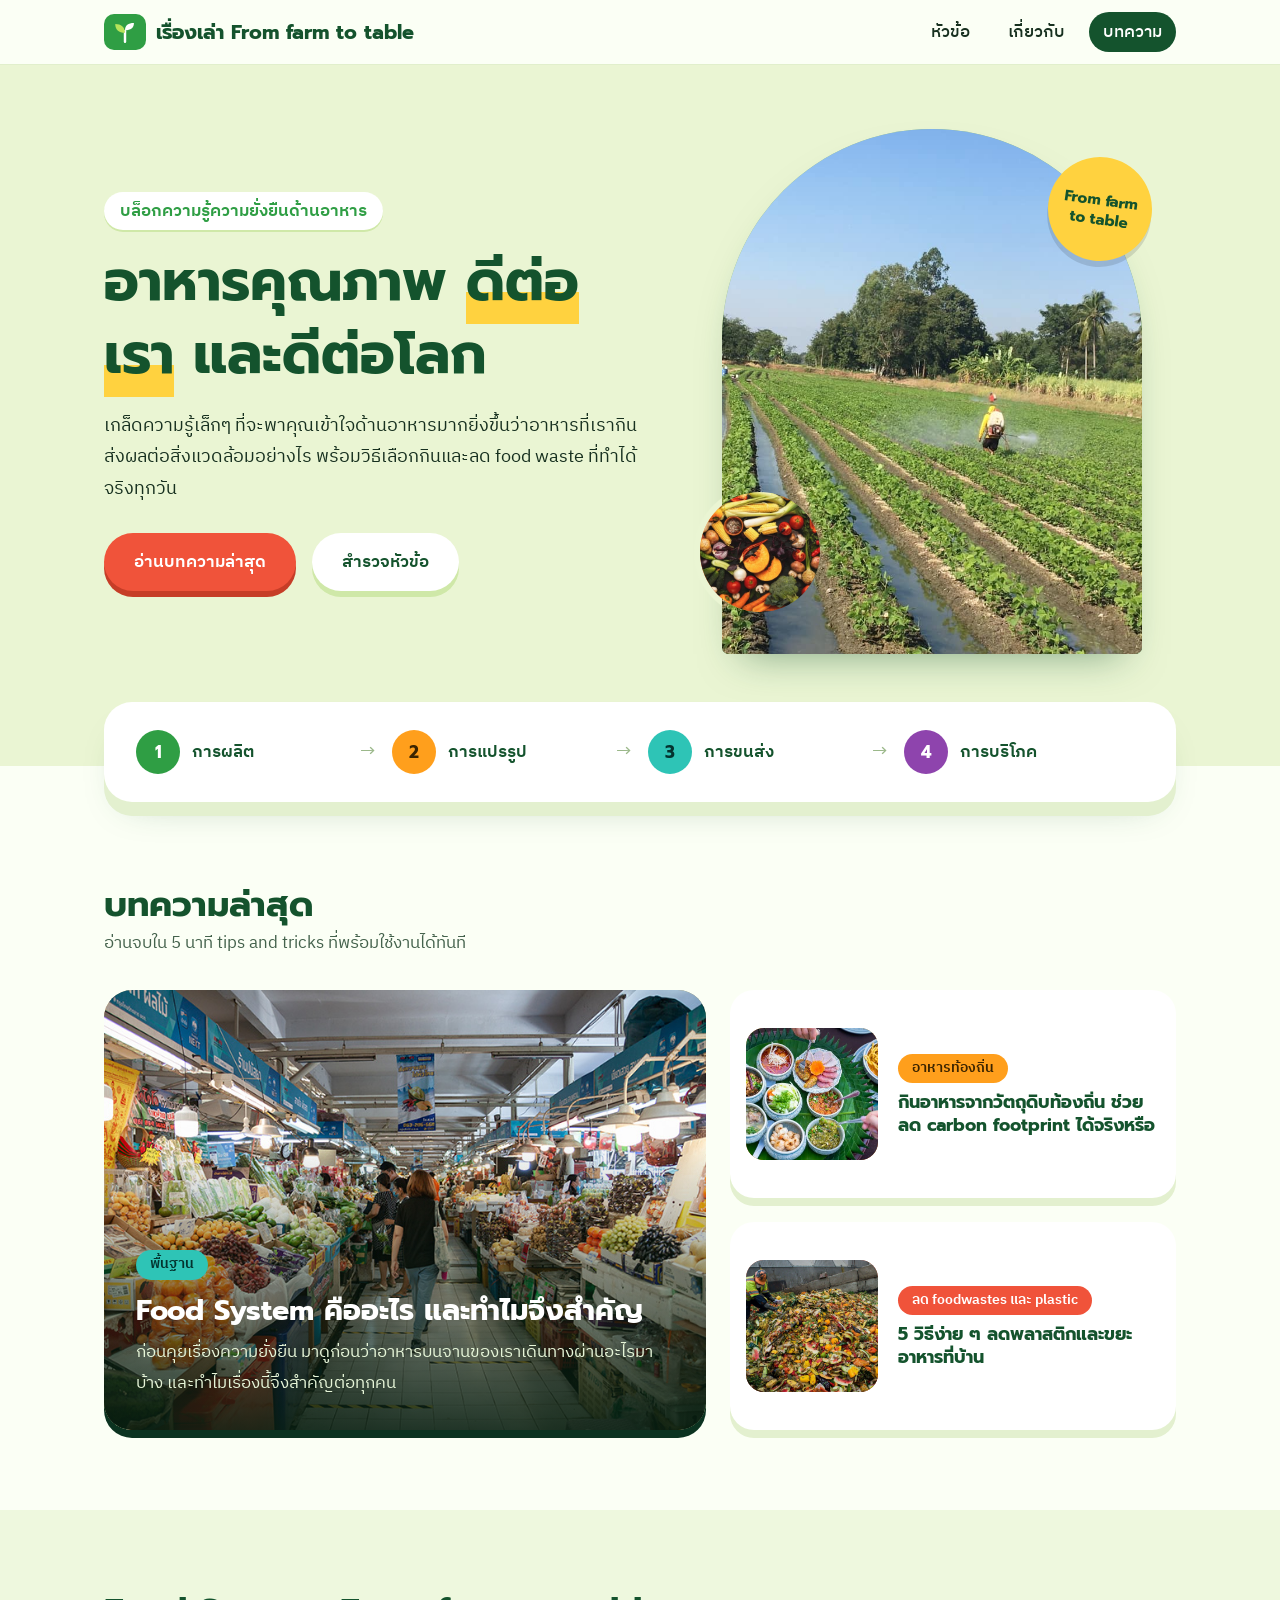
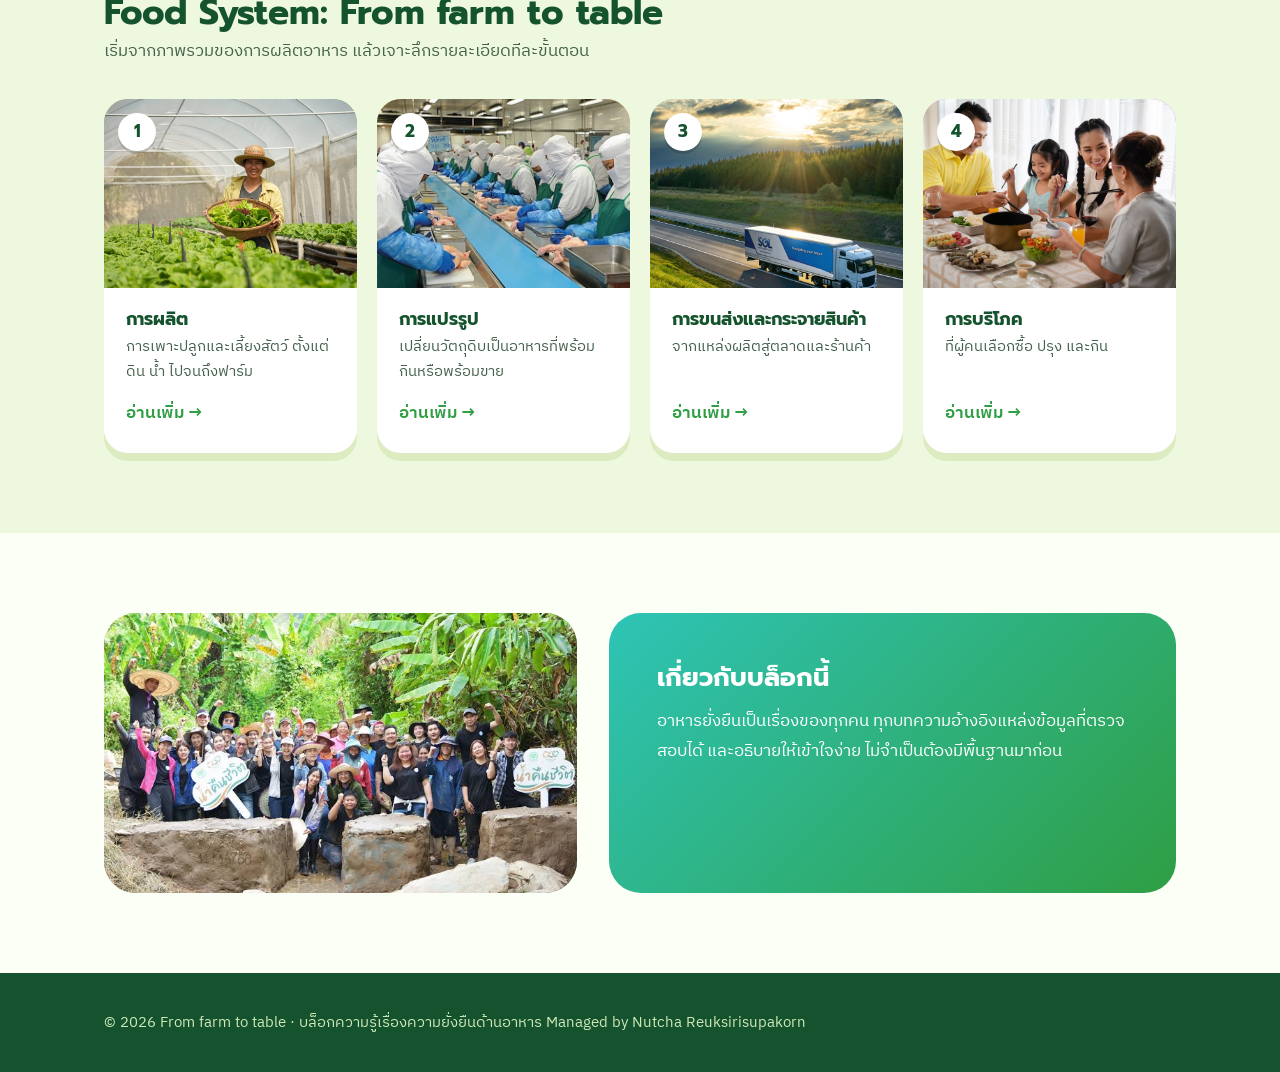
==== commit 606c2fb5: "Update index.html" ====
--- a/index.html
+++ b/index.html
@@ -85,6 +85,6 @@
 </div></div>
 </section>
 </main>
-<footer><div class="wrap">© 2026 From farm to table · บล็อกความรู้เรื่องความยั่งยืนด้านอาหาร</div></footer>
+<footer><div class="wrap">© 2026 From farm to table · บล็อกความรู้เรื่องความยั่งยืนด้านอาหาร Managed by Nutcha Reuksirisupakorn</div></footer>
 </body>
 </html>
